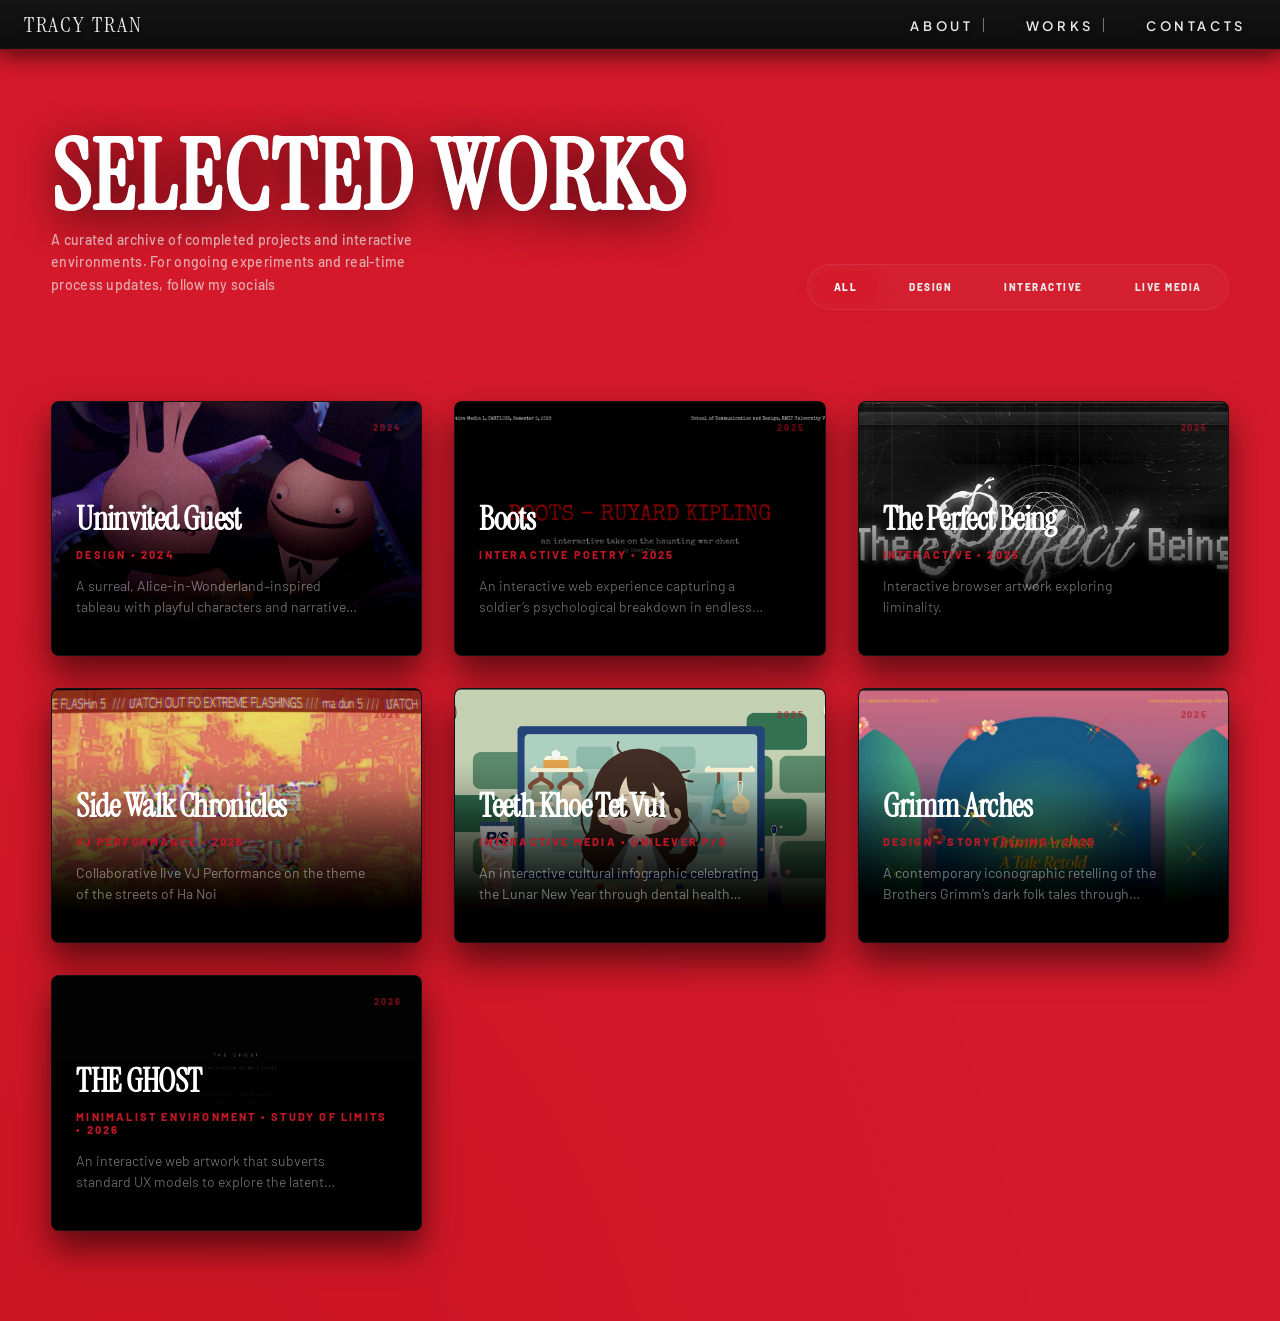
==== works.html @ 662bfe06 "Update works.html" ====
<!doctype html>
<html lang="en" class="theme-grunge">
  <head>
    <meta charset="utf-8" />
    <meta name="viewport" content="width=device-width, initial-scale=1" />
    <title>Works — Tracy Tran</title>

    <link rel="preconnect" href="https://fonts.googleapis.com" />
    <link rel="preconnect" href="https://fonts.gstatic.com" crossorigin />
    <link
      href="https://fonts.googleapis.com/css2?family=Barlow:wght@400;600;800&family=Instrument+Serif:ital@0;1&display=swap"
      rel="stylesheet"
    />
    <link
      href="https://fonts.googleapis.com/css2?family=Plus+Jakarta+Sans:wght@600&display=swap"
      rel="stylesheet"
    />

    <link rel="stylesheet" href="style.css" />
    <link rel="stylesheet" href="works_style.css" />

    <script src="works.js" defer></script>
  </head>
  <body>
    <nav class="nav" aria-label="Primary">
      <a class="nav__brand" href="index.html">Tracy Tran</a>
      <ul class="nav__links">
        <li><a href="index.html#home">About</a></li>
        <li><a href="works.html">Works</a></li>
        <li><a href="contacts.html">Contacts</a></li>
      </ul>
    </nav>

  <main class="wrap">
      <header class="head">
        <div>
          <h1 class="title">Selected Works</h1>
          <p style="
            font: 500 14px/1.6 'Barlow'; 
            color: var(--ash); 
            opacity: 0.7; 
            max-width: 400px; 
            margin-top: 10px;
            letter-spacing: 0.02em;
          ">
            A curated archive of completed projects and interactive environments. 
            For ongoing experiments and real-time process updates, follow my 
            socials
          </p>
        </div>
        
        <div class="filters" role="group" aria-label="Filter works">
          <button class="chip" data-filter="all" aria-pressed="true">
            All
          </button>
          <button class="chip" data-filter="design">Design</button>
          <button class="chip" data-filter="interactive">Interactive</button>
          <button class="chip" data-filter="live-media">Live Media</button>
        </div>
      </header>

      <section class="grid" id="grid" aria-live="polite">
        <article
          class="card"
          data-tags="design"
          data-title="Uninvited Guest"
          data-year="2024"
          data-hero="asset/s4112088_a3_IndividualWork.jpg"
        >
          <img
            class="card__img"
            src="asset/s4112088_a3_IndividualWork.jpg"
            alt="Uninvited Guest cover"
            loading="lazy"
          />
          <div class="card__ink"></div>
          <div class="card__scratches"></div>
          <a
            href="projects/uninvited-guest.html"
            aria-label="Open Uninvited Guest"
          ></a>
          <div class="label">
            <h3 class="label__t">Uninvited Guest</h3>
            <div class="label__m">Design • 2024</div>
            <p class="label__desc">
              A surreal, Alice-in-Wonderland–inspired tableau with playful
              characters and narrative visuals.
            </p>
          </div>

          <template class="card__desc-template">
             <p>
              This project explores fantastic creativity through the design of a
              surreal digital image. Inspired by the whimsical absurdity of
              Alice in Wonderland, the work combines playful character designs,
              unusual props, and narrative-driven visuals to blur the line
              between the ordinary and the extraordinary.
            </p>
            <p>
              Through a process of ideation, prototyping, key preference
              studies, and testing, the project developed into a narrative
              tableau where strange guests disrupt the familiar. Characters like
              the stitched rabbit figures and animated objects embody curiosity,
              chaos, and unexpected humor.
            </p>
            <p>
              The final outcome visualizes how imagination can turn the mundane
              into something fantastical, using digital art techniques to craft
              an immersive and theatrical atmosphere. Ultimately,
              <em>Uninvited Guest</em> demonstrates how design can transform
              abstract ideas into experiential storytelling that sparks wonder.
            </p>
            <!-- ===== PROCESS (Uninvited Guest) ===== -->
            <section
              class="process flow"
              id="process"
              aria-label="Uninvited Guest – Process"
            >
              <h2 class="sr-only">Process</h2>

              <img
                src="asset/uninvited-guest_01.jpg"
                alt="Early moodboard and rough thumbnails for Uninvited Guest"
                loading="lazy"
              />
              <p class="process__blurb">
                Kicked off with moodboards and quick thumbnails to lock tone:
                whimsical, surreal, and a little unsettling.
              </p>

              <img
                src="asset/uninvited-guest_02.jpg"
                alt="Refined sketches and layout explorations"
                loading="lazy"
              />
              <p class="process__blurb">
                Refined composition and character placement to balance focal
                points and narrative flow.
              </p>

              <img
                src="asset/uninvited-guest_03.jpg"
                alt="Prop and character studies with color notes"
                loading="lazy"
              />
              <p class="process__blurb">
                Developed props and characters; tested color accents that guide
                the eye without flattening depth.
              </p>

              <img
                src="asset/uninvited-guest_04.jpg"
                alt="Lighting and material tests"
                loading="lazy"
              />
              <p class="process__blurb">
                Iterated on lighting to push contrast and silhouette
                readability; tuned materials for story texture.
              </p>

              <img
                src="asset/uninvited-guest_05.jpg"
                alt="Blocking and staging passes"
                loading="lazy"
              />
              <p class="process__blurb">
                Blocked the scene, adjusted staging for a clearer entrance path
                for the ‘uninvited’ elements.
              </p>

              <img
                src="asset/uninvited-guest_06.jpg"
                alt="Final composite with polish"
                loading="lazy"
              />
              <p class="process__blurb">
                Final composite: added micro-contrast, edge control, and subtle
                VFX to tie the tableau together.
              </p>
            </section>
          </template>
        </article>
        <article
          class="card"
          data-tags="interactive"
          data-title="Boots"
          data-year="2025"
          data-hero="asset/bootscover.png"
        >
          <img
            class="card__img"
            src="asset/bootscover.png"
            alt="Boots cover"
            loading="lazy"
          />
          <div class="card__ink"></div>
          <div class="card__scratches"></div>
          <a href="projects/poster-microsite.html" aria-label="Open Boots"></a>
          <div class="label">
            <h3 class="label__t">Boots</h3>
            <div class="label__m">Interactive Poetry • 2025</div>
            <p class="label__desc">
              An interactive web experience capturing a soldier’s psychological
              breakdown in endless marching.
            </p>
          </div>

          <template class="card__desc-template">
            <p>
              “Boots” is an interactive web experience inspired by Rudyard
              Kipling’s relentless war chant. The narrative shifts from steady,
              regimented order to disjointed fragments, concluding in an
              uncertain, looping state.
            </p>
            <p>
              Visual bootprints appear at timed intervals or fade subtly with
              each scroll “step,” mirroring the poem’s rhythm and the soldier’s
              mental spiral.
            </p>

            <video
              controls
              playsinline
              style="
                width: 100%;
                border-radius: 12px;
                margin-top: 1rem;
                background: #000;
              "
            >
              <source
                src="asset/Demo-A1-s4112088-tran-khanh-chi.MOV"
                type="video/mp4"
              />
              <source
                src="asset/Demo-A1-s4112088-tran-khanh-chi.MOV"
                type="video/quicktime"
              />
            </video>

            <section
              class="process flow"
              style="
                margin-top: 2rem;
                display: flex;
                flex-direction: column;
                gap: 1rem;
              "
            >
              <img
                src="asset/boots_03.jpg"
                alt="Interaction Prototyping"
                loading="lazy"
                style="width: 100%; border-radius: 8px"
              />
              <p style="font-size: 13px; opacity: 0.8">
                Scroll-based prototypes where bootprints emerge at timed
                intervals.
              </p>
            </section>
            <div
              style="
                margin: 1.5rem 0;
                border-top: 1px dashed var(--blood-dark);
                padding-top: 1rem;
              "
            >
            <div
              style="
                display: inline-block;
                padding: 10px 18px;
                border: 1px solid var(--blood);
                color: var(--ash);
                text-decoration: none;
                font: 800 11px &quot;Barlow&quot;;
                text-transform: uppercase;
                letter-spacing: 0.15em;
              "
            >
              <a
                href="https://drive.google.com/file/d/1YW60FoYhQg6YppTGXJwrJIS-eORbr_43/view?usp=sharing"
                target="_blank"
                class="doc-link"
                >View Full Process Documentation →</a
              >
            </div>
          </template>
        </article>

        <article
          class="card"
          data-tags="interactive"
          data-title="The Perfect Being"
          data-year="2025"
          data-hero="asset/tpb_main.png"
        >
          <img
            class="card__img"
            src="asset/tpb_main.png"
            alt="The Perfect Being"
            loading="lazy"
          />
          <div class="card__ink"></div>
          <div class="card__scratches"></div>
          <a href="projects/tpb.html"></a>
          <div class="label">
            <h3 class="label__t">The Perfect Being</h3>
            <div class="label__m">Interactive • 2025</div>
            <p class="label__desc">
              Interactive browser artwork exploring liminality.
            </p>
          </div>
          <template class="card__desc-template">
            <p>
              The Perfect Being (TPB) is a browser-based interactive artwork
              built with HTML, CSS, and JavaScript that unfolds in three acts,
              guided by a single idea: liminality. The piece lives in thresholds
              where things are not yet fixed. Visitors arrive on a faux desktop
              and enter short lab trials that promise Beauty, Power, and
              Survival; completing them unlocks a final capture attempt where
              the system tries to merge everything into a perfect form, fails,
              and shuts down. Real-time Three.js particle visuals pair with a
              code-driven sound engine running entirely in the browser via Web
              Audio and p5.sound. Audio is synthesized on the fly with
              oscillators, filtered noise, a master and sfx bus, light ducking,
              and an intensity control that follows what is happening on screen.
              The interface, particles, and sound move together as a live
              research terminal, keeping the user inside that in-between space
              where meaning is still forming.
            </p>
            <video controls playsinline style="width: 100%; border-radius: 8px">
              <source src="asset/demo_video.mp4" type="video/mp4" />
            </video>
           <div
      style="
        margin: 1.5rem 0;
        border-top: 1px dashed var(--blood-dark);
        padding-top: 1.5rem;
        display: flex;
        flex-wrap: wrap;
        gap: 12px;
      "
    >
      <a
        href="https://zkswlyj-tc.github.io/The-Perfect-Being-/"
        target="_blank"
        class="doc-link"
        style="
          display: inline-block;
          padding: 10px 18px;
          background: var(--blood);
          border: 1px solid var(--blood);
          color: #fff;
          text-decoration: none;
          font: 800 11px 'Barlow';
          text-transform: uppercase;
          letter-spacing: 0.15em;
          transition: 0.3s ease;
        "
      >
        Enter Experiment →
      </a>

      <a
        href="https://drive.google.com/file/d/1fGQiGWXYpK0XYJH0L8dLOKvf-B2UXvoc/view?usp=sharing"
        target="_blank"
        class="doc-link"
        style="
          display: inline-block;
          padding: 10px 18px;
          border: 1px solid var(--blood);
          color: var(--ash);
          text-decoration: none;
          font: 800 11px 'Barlow';
          text-transform: uppercase;
          letter-spacing: 0.15em;
          transition: 0.3s ease;
        "
      >
        Process Documentation
      </a>
    </div>
          </template>
        </article>
        <article
          class="card"
          data-tags="live-media, interactive"
          data-title="Side Walk Chronicles"
          data-year="2026"
          data-hero="asset/vj.png"
        >
          <img
            class="card__img"
            src="asset/vj.png"
            alt="Side Walk Chronicles"
            loading="lazy"
          />
          <div class="card__ink"></div>
          <div class="card__scratches"></div>
          <a href="projects/sc.html"></a>
          <div class="label">
            <h3 class="label__t">Side Walk Chronicles</h3>
            <div class="label__m">VJ Performance • 2026</div>
            <p class="label__desc">
              Collaborative live VJ Performance on the theme of the streets of
              Ha Noi
            </p>
            <template class="card__desc-template">
              <p>
                "Side Walk Chronicles" (or in Vietnamese, "Vỉa Hè Ký Sự")
                explores the messy and beautiful soul of Vietnamese street life
                by taking it apart piece by piece. We are not simply trying to
                recreate a 3D street scene. Instead, we are isolating the
                everyday objects we usually ignore, like the humble red plastic
                stool or the chaotic web of power lines, and turning them into
                living digital art pieces. This philosophy drives the design to
                prioritize raw feeling over digital perfection. The visuals use
                the faded yellows, rusty oranges, and dirty concrete textures of
                Hanoi to evoke a sense of history and familiarity. It also
                dictates the physics of the experience. The heavy sag of the
                wires and the chaotic scattering of the stools are programmed to
                feel real and tactile. By stripping away the background context,
                the design forces us to interact intimately with the organized
                chaos that defines our daily lives.
              </p>
              <video
                controls
                playsinline
                style="width: 100%; border-radius: 8px"
              >
                <source src="asset/vj_perf.mp4" type="video/mp4" />
              </video>
              <div
              style="
                margin: 1.5rem 0;
                border-top: 1px dashed var(--blood-dark);
                padding-top: 1rem;
              "
            >
              <div
                style="
                  display: inline-block;
                  padding: 10px 18px;
                  border: 1px solid var(--blood);
                  color: var(--ash);
                  text-decoration: none;
                  font: 800 11px &quot;Barlow&quot;;
                  text-transform: uppercase;
                  letter-spacing: 0.15em;
                "
              >
                <a
                  href="https://drive.google.com/file/d/1wpYgCfRQUx97etf3ta3wFkOxGmesTb0I/view?usp=sharing"
                  target="_blank"
                  class="doc-link"
                  >View Full Process Documentation →</a
                >
              </div>
            </template>
          </div>
        </article>
        <article
          class="card"
          data-tags="interactive, design"
          data-title="Teeth Khoe Tet Vui"
          data-year="2025"
          data-hero="asset/infographic.png"
        >
          <img
            class="card__img"
            src="asset/infographic.png"
            alt="Teeth Khoe Tet Vui Infographic"
            loading="lazy"
          />
          <div class="card__ink"></div>
          <div class="card__scratches"></div>
          <a
            href="projects/unilever-ps.html"
            aria-label="Open Teeth Khoe Tet Vui"
          ></a>
          <div class="label">
            <h3 class="label__t">Teeth Khoe Tet Vui</h3>
            <div class="label__m">Interactive Media • Unilever P/S</div>
            <p class="label__desc">
              An interactive cultural infographic celebrating the Lunar New Year
              through dental health awareness.
            </p>
          </div>

          <template class="card__desc-template">
            <p>
              Developed for <strong>Unilever P/S</strong>, "Teeth Khoe Tet Vui"
              is an interactive digital experience designed to educate families
              on dental hygiene during the Lunar New Year (Tet).
            </p>
            <p>
              The infographic utilizes scroll-triggered animations and gamified
              elements to guide users through traditional Tet foods and their
              impact on oral health, turning routine health advice into an
              engaging cultural narrative.
            </p>

            <video
              controls
              playsinline
              style="
                width: 100%;
                border-radius: 12px;
                margin-top: 1rem;
                background: #0b0b0b;
              "
            >
              <source src="asset/A2_Group_06_Showreel.mp4" type="video/mp4" />
              Your browser does not support the video tag.
            </video>

            <div
              style="
                margin: 1.5rem 0;
                border-top: 1px dashed var(--blood-dark);
                padding-top: 1rem;
              "
            >
              <a
                href="https://drive.google.com/drive/folders/1FKxBhMnUvRUAlo4rL0S99lEyAqK748RN?usp=sharing"
                target="_blank"
                class="doc-link"
                style="
                  display: inline-block;
                  padding: 10px 18px;
                  border: 1px solid var(--blood);
                  color: var(--ash);
                  text-decoration: none;
                  font: 800 11px &quot;Barlow&quot;;
                  text-transform: uppercase;
                  letter-spacing: 0.15em;
                "
              >
                View Full Brand Presentation & Documentation →
              </a>
            </div>
          </template>
        </article>
        <article
          class="card"
          data-tags="design, writing"
          data-title="Grimm Arches"
          data-year="2025"
          data-hero="asset/icon.png"
        >
          <img
            class="card__img"
            src="asset/icon.png"
            alt="Grimm Arches Iconography"
            loading="lazy"
          />
          <div class="card__ink"></div>
          <div class="card__scratches"></div>
          <a
            href="projects/grimm-arches.html"
            aria-label="Open Grimm Arches"
          ></a>
          <div class="label">
            <h3 class="label__t">Grimm Arches</h3>
            <div class="label__m">Design • Storytelling • 2025</div>
            <p class="label__desc">
              A contemporary iconographic retelling of the Brothers Grimm’s dark
              folk tales through minimalist geometry.
            </p>
          </div>

          <template class="card__desc-template">
            <p>
              <em>Grimm Arches: A Tale Retold</em> is a visual exploration of
              folk-horror through minimalist iconography. The project involved
              distilling the dark, often visceral narratives of the Brothers
              Grimm into a cohesive set of symbols.
            </p>
            <p>
              By using a restricted geometric language—the "Arches"— our group
              created a visual constraint that mirrors the recurring motifs
              found in Germanic folklore: the forest, the hearth, and the
              shadow. Each icon acts as a modular "word" in a larger, wordless
              story.
            </p>

            <div
              style="
                display: grid;
                grid-template-columns: repeat(3, 1fr);
                gap: 10px;
                margin-top: 1.5rem;
              "
            >
              <img
                src="asset/icons.png"
                alt="Icon 1"
                style="width: 100%; border-radius: 4px; border: 1px solid #333"
              />
              <img
                src="asset/icons1.png"
                alt="Icon 2"
                style="width: 100%; border-radius: 4px; border: 1px solid #333"
              />
              <img
                src="asset/icons2.png"
                alt="Icon 3"
                style="width: 100%; border-radius: 4px; border: 1px solid #333"
              />
            </div>

            <div
              style="
                margin: 1.5rem 0;
                border-top: 1px dashed var(--blood-dark);
                padding-top: 1rem;
              "
            >
              <a
                href="https://drive.google.com/file/d/1_MSbBK3Z-abklb9kB4ANISL6EwofdrH-/view?usp=sharing"
                target="_blank"
                class="doc-link"
                style="
                  display: inline-block;
                  padding: 10px 18px;
                  border: 1px solid var(--blood);
                  color: var(--ash);
                  text-decoration: none;
                  font: 800 11px &quot;Barlow&quot;;
                  text-transform: uppercase;
                  letter-spacing: 0.15em;
                "
              >
                View Full Documentation →
              </a>
            </div>
          </template>
        </article>
        <article
  class="card"
  data-tags="interactive, study-of-limits"
  data-title="THE GHOST"
  data-year="2026"
  data-hero="asset/theghost.png"
>
  <img
    class="card__img"
    src="asset/theghost.png"
    alt="THE GHOST: Minimalist digital environment"
    loading="lazy"
  />
  <div class="card__ink"></div>
  <div class="card__scratches"></div>
  <a href="projects/the-ghost.html" aria-label="Open THE GHOST"></a>
  <div class="label">
    <h3 class="label__t">THE GHOST</h3>
    <div class="label__m">Minimalist Environment • Study of Limits  • 2026</div>
    <p class="label__desc">
      An interactive web artwork that subverts standard UX models to explore the latent fragility of digital structures.
    </p>
  </div>

  <template class="card__desc-template">
    <p>
      <em>THE GHOST</em> is a browser-based investigation into user-non-centric design. In standard interactive systems, the environment bends to the user's will. Here, the relationship is inverted: the system acts independently, exploring its own boundaries, and the user’s input acts as a minor disturbance rather than a command.
    </p>
    <p>
      This work functions as a performance. The code simulates a slow, repetitive "decay." Visual elements—frail, flickering lines or dissolving shapes—slowly break down based on logic derived from <strong>the study of limits</strong>. The environment does not serve the user; it tolerates them, existing on the threshold of collapse.
    </p>

   
    <video
      controls
      playsinline
      loop
      style="width: 100%; border-radius: 8px; background: #000; filter: grayscale(1);"
    >
      <source src="asset/THE GHOST_DEMO.mov" type="video/mp4" />
      Your browser does not support the video tag.
    </video>
     <div
      style="
        margin: 1.5rem 0;
        border-top: 1px dashed var(--blood-dark);
        padding-top: 1.5rem;
        display: flex;
        flex-wrap: wrap;
        gap: 12px;
      "
    >
      <a
        href="https://zkswlyj-tc.github.io/THE-GHOST/"
        target="_blank"
        class="doc-link"
        style="
          display: inline-block;
          padding: 10px 18px;
          background: var(--blood);
          border: 1px solid var(--blood);
          color: #fff;
          text-decoration: none;
          font: 800 11px 'Barlow';
          text-transform: uppercase;
          letter-spacing: 0.15em;
          transition: 0.3s ease;
        "
      >
        Access Experiment →
      </a>

      <a
        href="https://drive.google.com/file/d/1fso8bhNTpPtQe_dE96Pau9uQFTQ-zZvQ/view?usp=sharing"
        target="_blank"
        class="doc-link"
        style="
          display: inline-block;
          padding: 10px 18px;
          border: 1px solid var(--blood);
          color: var(--ash);
          text-decoration: none;
          font: 800 11px 'Barlow';
          text-transform: uppercase;
          letter-spacing: 0.15em;
          transition: 0.3s ease;
        "
      >
        View Research & Process
      </a>
    </div>

  </template>
</article>
      </section>
    </main>

    <dialog class="work" id="workModal">
      <button class="work__close" data-close>Close</button>
      <img class="work__hero" id="workHero" alt="" />
      <div class="work__body">
        <div class="work__meta" id="workMeta"></div>
        <h2 class="work__h" id="workTitle"></h2>
        <div class="work__desc" id="workDesc"></div>
      </div>
    </dialog>
  </body>
</html>
---- style.css ----
:root {
--cream: #f3efe6;   /* Adjust to your exact vintage cream color */
  --ink: #E9E9E9;
  --xp-shift: -14vh;
  --cherry: #C3272E;
  --deep-red: #d3192a;  --spot-core: 14vmin;
  --spot-hole: 34vmin;
  --veil-alpha: .94;
  --xp-width: min(1200px, 92vw);
  --xp-cards-w: min(980px, 96vw);
  --xp-card-w: clamp(160px, 22vw, 260px);
  --xp-card-r: 16px;
  --xp-shadow: 0 18px 28px rgba(0,0,0,.55);
  --blood: #D3192A;
  --blood-dark: #8A0F19;
  --soot: #0B0B0B;
  --ash: #E9E9E9;
  --panel: #121212;
  --stroke: #2a2a2a;
}
/* add to <body> to enable: <body class="theme-grunge"> */
.theme-grunge {
  --cream: var(--blood);    /* body bg becomes red */
  --deep-red: var(--blood);
  --cherry: var(--blood-dark);
}

/* -------- Body & grain -------- */
.theme-grunge html, 
.theme-grunge body{
  background: var(--blood);
  background-image:
    radial-gradient(ellipse at 60% -20%, rgba(255,255,255,.05), transparent 50%),
    radial-gradient(ellipse at 10% 120%, rgba(0,0,0,.25), transparent 60%),
    url('asset/texture1.svg');
  background-size: cover, cover, 750px;
  background-blend-mode: multiply, soft-light, multiply;
  color: var(--ash);
}
.theme-grunge body::before{
  content:"";
  position:fixed; inset:0; pointer-events:none; z-index:1;
  background-image: url("data:image/svg+xml,%3Csvg xmlns='http://www.w3.org/2000/svg' width='160' height='160'%3E%3Cfilter id='n'%3E%3CfeTurbulence baseFrequency='0.8' numOctaves='2' seed='7'/%3E%3CfeColorMatrix type='saturate' values='0'/%3E%3C/feGaussianBlur%3E%3C/filter%3E%3Crect width='100%25' height='100%25' filter='url(%23n)' opacity='.06'/%3E%3C/svg%3E");
  mix-blend-mode:multiply;
}


/* Base */
*{ box-sizing:border-box }
html, body { 
  min-height: 100%; 
  margin: 0; 
  background: var(--cream); 
  background-image: url('asset/texture1.svg');
  background-size: cover;
  background-blend-mode:multiply;
}

/* Stage */
#stage{
  position: relative;
  min-height: 100vh;
  display: grid;
  justify-items: center;  /* keep horizontal centering */
  align-items: start;     /* let content stack downward */
  grid-auto-flow: row;
  grid-auto-rows: min-content;

  isolation: isolate;
}

/* Blackout veil with transparent spotlight */
#stage::after{
  content:""; 
  position:fixed;            
  inset:0; 
  z-index:9; 
  pointer-events:none;
  background:
    radial-gradient(circle var(--spot-hole) at var(--spot-x) var(--spot-y),
      rgba(0,0,0,0) 0 60%,
      rgba(0,0,0,calc(var(--veil-alpha)*.65)) 78%,
      rgba(0,0,0,var(--veil-alpha)) 100%);
}

.glow{
  position:fixed; 
  inset:0; 
  z-index:10; 
  pointer-events:none;
  background:
    radial-gradient(circle var(--spot-core) at var(--spot-x) var(--spot-y),
      rgba(255,255,245,.9) 0%,
      rgba(255,255,230,.28) 55%,
      rgba(255,255,230,0) 100%);
  mix-blend-mode:screen;
}
/* Stage window */
#stack {
  position: relative;
  width: min(1200px, 92vw);
  margin: 0 auto;
  z-index: 1;
  min-height: 100vh;
}
#seats-back {
  position: absolute;
  left: 50%;
  top: 50%;
  transform: translate(-50%, -50%) translateY(60px);
  width: min(1100px, 90vw);
  z-index: 5;
  pointer-events: none;
}
#seats-front {
  position: absolute;
  left: 50%;
  top: 60%;
  transform: translate(-50%, -50%) translateY(200px);
  width: min(460px, 42vw);
  z-index: 8;
  pointer-events: none;
}


/* Title — fixed so it remains while you scroll */
#title{ position:fixed; left:50%; top:55%; transform:translate(-50%,-50%); width:clamp(260px,34vw,520px); height:auto; z-index:6; pointer-events:none;}


#byword{ 
  position:absolute; 
  top:45%; 
  left:26%; 
  transform:translate(-50%,-50%); 
  width:clamp(60px,9vw,120px); 
  z-index:6; 
  pointer-events:none; }


/* Default: spotlight veil + glow visible */
#stage::after,
.glow {
  transition: opacity 0.8s ease-in-out; /* smooth fade */
  opacity: 1;
}

/* When lights are on */
body.light-on #stage::after,
body.light-on .glow {
  opacity: 0;     /* veil disappears, page revealed */
  pointer-events: none;
}



/* nav */
.nav{
  position: fixed;
  top: 0; left: 0; right: 0;
  z-index: 12;
  display: flex;
  align-items: center;
  justify-content: space-between;
  padding: 10px 24px;

  background: rgba(15, 15, 15, 0.65);   /* semi-transparent black overlay */
  backdrop-filter: blur(4px) saturate(120%);
}
.nav__brand{
  font-family: "Instrument Serif", serif;
  font-size: 22px;
  letter-spacing: .05em;
  color: var(--cream);
  text-decoration: none;
  text-shadow: 0 1px 0 rgba(0,0,0,.4), 0 0 6px rgba(0,0,0,.25);
}
.nav__links{
  display: flex;
  gap: 32px;
  list-style: none;
  margin: 0;
  padding: 0;
}
.nav__links li{
  position: relative;
  padding: 0 10px;
}
/* separator lines between items */
.nav__links li:not(:last-child)::after{
  content:"";
  position:absolute;
  right:0; top:50%;
  transform:translateY(-50%);
  width:1px; height:14px;
  background: rgba(243,239,230,.45);
}
.nav__links a{
  font-family: "Plus Jakarta Sans", ui-sans-serif, sans-serif;
  font-weight: 600;
  font-size: 13px;
  color: var(--cream);
  text-decoration: none;
  text-transform: uppercase;
  letter-spacing: .22em;

  /* vintage subtle glow */
  text-shadow: 0 0 6px rgba(0,0,0,.35);
  transition: color .3s ease, text-shadow .3s ease;
}
.nav__links a::after {
  content: "";
  position: absolute;
  left: 0;
  bottom: -2px;
  width: 100%;
  height: 2px;
  background: var(--deep-red);   /* richer than cream */
  transform: scaleX(0);
  transform-origin: right;
  transition: transform 0.35s ease;
}
.nav__links a:hover::after {
  transform: scaleX(1);
  transform-origin: left;
}




/* Folio Quest  */
.quest-poster{
  position: relative;
  top: 37vh;   /* lower than before (was 20vh) */
  left: 10vw;
  width: min(420px, 30vw);  /* smaller (was 540px / 38vw) */
  margin-left: calc((100vw - min(1200px, 92vw)) / 2);
  filter: drop-shadow(0 10px 20px rgba(0,0,0,.25));
  transform-origin: left center;
  animation: quest-float 7s ease-in-out infinite alternate,
             quest-wobble 11s ease-in-out infinite alternate,
             sketchy-outline 1.8s steps(8) infinite;

 
}
/* Home Section */
#home {
  position: relative;
  min-height: 100vh;
  display: flex;
  align-items: center;
  justify-content: center;
  padding: 4rem 2rem;
  overflow: hidden; /* let cards peek */
}

/* Intro content stays centered */
.intro-row {
  position: relative;
  z-index: 2;
  max-width: 720px;
  text-align: center;
}

#profile img {
  max-width: 240px;
  margin: 0 auto 1.5rem;
  display: block;
  border-radius: 12px;
}




/* Intro text: centered under Tracy */
#intro-text{
  position:relative;
  margin-top:68vh;                  /* anchor under the fixed title */
  max-width:640px; margin-inline:auto;
  font-family:"Instrument Serif", Georgia, serif;
  font-size:clamp(17px,2.1vw,21px); line-height:1.65;
  color:var(--deep-red); text-align:center; letter-spacing:.015em;
  text-shadow:0 1px 0 rgba(255,245,230,.5), 0 2px 2px rgba(0,0,0,.18);
  z-index:6; padding:0 1.2rem;
}

/* Section & stage */
#expertise{
  position:relative; z-index:7; min-height:120vh;
  display:grid; place-items:center;
  padding-top: calc(var(--nav-h,72px) + 6vh);
}
.xp-stage{
  width:var(--xp-width); margin:0 auto;
  display:grid; grid-auto-rows:min-content; justify-items:center;
  gap:clamp(10px,2.4vw,22px);
}

/* Headline + cue (unchanged, trimmed) */
.xp-hero{
  font-family:"Instrument Serif",serif; font-weight:800;
  font-size:clamp(38px,9vw,120px); line-height:.9;
  letter-spacing:var(--xp-tracking,.02em); text-align:center;
  background:linear-gradient(120deg,#fff,#f1f1f1 35%,#c9c9c9 60%,#fff);
  -webkit-background-clip:text; background-clip:text; color:transparent;
  text-shadow:0 6px 22px rgba(0,0,0,.35);
  pointer-events:none;
}
.xp-hero .word{ display:inline-block; padding-inline:.04em; }
.xp-hero .char{ display:inline-block; }

.xp-cue{
  font-family:"Instrument Serif",serif;
  font-size:clamp(16px,2.2vw,28px); color:#eee; text-align:center;
  margin:.6rem 0 1.6rem; position:relative;
}
.xp-cue span{
  background:linear-gradient(currentColor 0 0) left bottom/var(--u,0%) 2px no-repeat;
  transition:background-size .2s linear;
}
.xp-cue::after{
  content:"↓"; 
  position:absolute; 
  left:50%; 
  transform:translateX(-50%);
  bottom:-1.4rem; 
  font:600 14px/1 "Plus Jakarta Sans",ui-sans-serif,sans-serif;
  opacity:var(--cue-arrow,.25);
}

/* Card stage */
.xp-cards{
  width:var(--xp-cards-w);
  height:clamp(300px,46vw,440px);
  position:relative; display:grid; place-items:center;
}

/* Each card baseline + polish */
.xp-card{
  position:absolute; top:50%; left:50%;
  width:var(--xp-card-w); aspect-ratio:5/7; margin:0;
  transform-origin:50% 50%;
  border-radius:var(--xp-card-r); overflow:hidden;
  opacity:0; /* GSAP fades */
  filter: drop-shadow(var(--xp-shadow));
  will-change: transform, opacity;
}

/* Inner surface with frame + vignette using pseudo elements */
.xp-card__inner{
  position:absolute; inset:0; border-radius:inherit;
  background: var(--xp-card-bg);
  box-shadow:
    inset 0 0 0 1px var(--xp-stroke),
    inset 0 -26px 44px rgba(0,0,0,.45);
}

/* Thin rounded frame */
.xp-card__inner::before{
  content:""; position:absolute; inset:10px; border-radius:calc(var(--xp-card-r) - 6px);
  box-shadow: inset 0 0 0 2px var(--xp-frame);
  pointer-events:none;
}

.xp-card__inner::after{
  content:""; position:absolute; inset:0; border-radius:inherit;
  background: radial-gradient(120% 120% at 50% 40%, rgba(0,0,0,0) 0 40%, rgba(0,0,0,.28) 78%, rgba(0,0,0,.45) 100%);
  mix-blend-mode: multiply; pointer-events:none;
}

.xp-face{
  width:100%; height:100%; display:block; border-radius:inherit;
  object-fit: cover;  /* PNG/JPG fill edge-to-edge */
  user-select:none; -webkit-user-drag:none; pointer-events:none;
}
.xp-face[src$=".svg"]{
  object-fit: contain; background:#000; /* hides letterbox on SVGs */
}




/* -------- Nav -------- */
.theme-grunge .nav{
  background: linear-gradient(180deg, #151515, #0c0c0c);
  border-bottom: 2px solid var(--blood-dark);
  box-shadow: 0 6px 20px rgba(0,0,0,.55), inset 0 -1px 0 rgba(255,255,255,.03);
}
.theme-grunge .nav__brand{
  color: var(--ash);
  text-transform: uppercase;
  letter-spacing: .1em;
}
.theme-grunge .nav__links a{
  color: var(--ash);
  letter-spacing: .28em;
}
.theme-grunge .nav__links a::after{
  height: 3px;
  background: linear-gradient(90deg, var(--blood-dark), var(--blood));
  transform-origin:left;
}
.theme-grunge .nav__links a:hover{ text-shadow: 0 0 10px rgba(211,25,42,.45); }

/* -------- Stage bits -------- */
.theme-grunge #stage::after{ 
  /* spotlight still works—make veil a little harsher on red */
  background:
    radial-gradient(circle var(--spot-hole) at var(--spot-x) var(--spot-y),
      rgba(0,0,0,0) 0 62%,
      rgba(0,0,0,.65) 78%,
      rgba(0,0,0,.92) 100%);
}

/* Fixed title and byword pop on red */
.theme-grunge #title{ 
  filter: drop-shadow(0 10px 18px rgba(0,0,0,.55)) contrast(1.1); }
.theme-grunge #byword{ 
  filter: drop-shadow(0 6px 10px rgba(0,0,0,.4)); }

/* -------- Intro text -------- */
.theme-grunge #intro-text{
  color: var(--ash);
  text-shadow: 0 1px 0 rgba(0,0,0,.3), 0 3px 8px rgba(0,0,0,.45);
}

/* -------- Loader in theme -------- */
.theme-grunge .loader{
  background: radial-gradient(120vw 120vw at 50% 0, #1a1a1a 0 50%, #0a0a0a 100%);
  border-bottom: 4px solid var(--blood-dark);
}
.theme-grunge .loader__dice{
  filter: drop-shadow(0 8px 16px rgba(0,0,0,.7));
}

/* -------- Grunge utilities you can sprinkle anywhere -------- */
.grunge-border{
  position:relative; background:var(--panel); color:var(--ash);
  box-shadow:
    inset 0 0 0 2px var(--blood-dark),
    0 10px 30px rgba(0,0,0,.6);
}
.grunge-border::after{
  content:""; position:absolute; inset:-6px;
  background:
    repeating-linear-gradient(135deg, rgba(255,255,255,.04) 0 4px, transparent 4px 10px);
  mix-blend-mode:overlay; pointer-events:none;
}
.scrape-underline{
  background-image: linear-gradient(var(--blood) 0 0);
  background-position: 0 100%; background-size: 100% 3px; background-repeat:no-repeat;
  text-shadow: 0 0 8px rgba(211,25,42,.35);
}
/* make headline render in 2D so antialiasing stays on */
.xp-hero{
  position: relative;
  transform: none !important;         /* ensure no transform */
  will-change: auto;                   /* avoid GPU text rasterization */
  text-rendering: optimizeLegibility;  /* better curves */
  -webkit-font-smoothing: antialiased; /* crisper on WebKit */
  -moz-osx-font-smoothing: grayscale;
}

/* override the gradient clip for the red/black theme */
.theme-grunge .xp-hero{
  background: none !important;
  color: #f7f7f7;                      /* high contrast on red */
  text-shadow: 0 1px 0 rgba(0,0,0,.35);/* subtle grounding, not fuzzy */
}


/* =======================================
   FIND-A-WORD + STICKERS (scoped)
   Namespace: .faw
   ======================================= */

.faw{
  --panel:#0f0f10; --panel-2:#0c0c0c; --rim:#2a2a2a;
  --ink:#f1f1f1; --muted:#b9b9b9;
  --blood:#c71c2b; --blood-deep:#6f0f17;
  --glow:0 18px 34px rgba(0,0,0,.55);
  width:min(1200px,92vw);
  margin:8vh auto 10vh;
  color:var(--ink);
  font-family:"Barlow",system-ui,-apple-system,sans-serif;
}

/* Shell */
.faw-wrap{
  background:linear-gradient(180deg,var(--panel),var(--panel-2));
  border:1px solid var(--rim);
  border-radius:18px;
  box-shadow:var(--glow), inset 0 0 0 1px rgba(255,255,255,.03);
  overflow:hidden;
}

/* Header */
.faw-head{ padding:20px 22px 8px; border-bottom:1px solid #181818; }
.faw-logo{
  margin:0;
  font:800 clamp(26px,5.6vw,54px)/.92 "Instrument Serif",serif;
  letter-spacing:.01em; color:#fff;
  text-shadow:0 10px 28px rgba(0,0,0,.45);
}
.faw-sub{
  margin:.2rem 0 0;
  font:700 12px/1 "IBM Plex Mono",ui-monospace,monospace;
  letter-spacing:.22em; text-transform:uppercase; color:#d9d9d9;
}

/* Layout */
.faw-body{
  display:grid; grid-template-columns:1.15fr .85fr;
  gap:clamp(18px,3vw,28px);
  padding:clamp(16px,2.6vw,28px);
}

/* ====== BOARD ====== */
.faw-board{
  position:relative;
  background:#0b0b0b; border:1px solid #1b1b1b;
  border-radius:16px; padding:clamp(12px,2.2vw,16px);
  box-shadow:inset 0 0 0 1px rgba(255,255,255,.02);
  /* important for dragging bounds of polaroids that should stay on top */
  overflow:visible;
}

/* Grid of letters (10x10) */
.faw .grid{
  --size:10;
  display:grid; grid-template-columns:repeat(var(--size),1fr);
  gap:10px;
  -webkit-user-select:none; user-select:none;
}
.faw .grid span{
  display:grid; place-items:center;
  width:clamp(30px,6vw,54px); height:clamp(30px,6vw,54px);
  color:#ddd;
  background:radial-gradient(110% 130% at 30% 20%,#141414 0 55%,#0d0d0d 55% 100%);
  border:1px solid #222; border-radius:10px;
  box-shadow:inset 0 0 0 1px rgba(255,255,255,.03);
  font:800 clamp(14px,3.5vw,20px)/1 "Instrument Serif",serif;
  letter-spacing:.08em;
}
.faw .grid span.hot{ color:#fff; text-shadow:0 0 16px rgba(199,28,43,.48) }

/* Red “marker” rings (SVG overlay) — hidden until JS toggles .on */
.faw .marks{
  position:absolute; inset:clamp(12px,2.2vw,16px);
  pointer-events:none; z-index:2;
}
.faw .marks .ring{
  fill:none; stroke:rgba(199,28,43,.92); stroke-width:1; stroke-linecap:round;
  filter:drop-shadow(0 0.4px 0 rgba(0,0,0,.75)) drop-shadow(0 6px 8px rgba(199,28,43,.2));
  opacity:0; transition:opacity .15s ease;
}
.faw .marks .ring.on{ opacity:1 }

/* ====== “STICKERS” — POLAROIDS (draggable visuals on the board) ====== */
.faw .polaroid{
  position:absolute; z-index:3; /* above rings/letters */
  width:clamp(80px,20vw,130px); aspect-ratio:3/4;
  background:#fff; border-radius:10px;
  box-shadow:0 14px 24px rgba(0,0,0,.45);
  transform:translate(var(--px,0),var(--py,0)) rotate(var(--rot,-6deg));
  -webkit-user-drag:none; user-select:none; cursor:grab;
}
.faw .polaroid img{ width:100%; height:100%; object-fit:cover; display:block; border-radius:8px; }
.faw .polaroid::before{
  content:""; position:absolute; left:14px; top:-10px;
  width:54px; height:18px; background:#c33; border-radius:3px 3px 0 0;
  transform:rotate(-4deg); box-shadow:0 2px 6px rgba(0,0,0,.35);
}
.faw .polaroid.is-dragging{ cursor:grabbing; box-shadow:0 18px 32px rgba(0,0,0,.6) }
.faw .p1{ left:12%; bottom:8%; --rot:-7deg }
.faw .p2{ left:26%; bottom:6%; --rot: 4deg }

/* ====== NOTE / LIST / CHIPS ====== */
.faw .note{
  background:#0b0b0b; border:1px solid #1b1b1b; border-radius:16px;
  padding:clamp(14px,2.2vw,18px);
  box-shadow:inset 0 0 0 1px rgba(255,255,255,.02);
}
.faw .note-title{ margin:.2rem 0 1rem; font:800 clamp(18px,3.8vw,28px)/1 "Instrument Serif",serif }
.faw .list{ margin:0 0 12px 1rem; padding:0; list-style:disc; color:var(--muted) }
.faw .scribble{
  margin:.6rem 0 .6rem; color:var(--blood);
  font:700 clamp(14px,3.5vw,18px)/1.1 "Instrument Serif",serif; font-style:italic;
}

/* chips “canvas” — keeps chips inside */
.faw .chips-area{
  position:relative; height:180px;
  border:1px dashed var(--rim);
  border-radius:12px; background:#0d0d0d;
  overflow:hidden;   /* <— IMPORTANT: chips can’t escape */
}

/* draggable chips */
.faw .chip{
  position:absolute; top:0; left:0;
  transform:translate(var(--x,12px),var(--y,12px)) rotate(var(--r,-2deg));
  padding:8px 12px; border-radius:10px;
  border:1px solid #3a3a3a; background:linear-gradient(180deg,#1a1a1a,#0f0f0f);
  color:#f2f2f2; text-transform:uppercase;
  font:700 12px/1 "Barlow",system-ui; letter-spacing:.08em;
  box-shadow:0 10px 22px rgba(0,0,0,.45), inset 0 0 0 1px rgba(255,255,255,.03);
  -webkit-user-drag:none; user-select:none; cursor:grab; outline:none;
}
.faw .chip::before{
  content:""; position:absolute; left:10px; top:-8px;
  width:42px; height:14px; background:#c33; border-radius:3px 3px 0 0;
  transform:rotate(-6deg); box-shadow:0 2px 6px rgba(0,0,0,.35);
}
.faw .chip.is-dragging{ cursor:grabbing; box-shadow:0 12px 26px rgba(0,0,0,.55) }
.faw .chip:focus-visible{ outline:2px solid var(--blood); outline-offset:2px }


/* Glow effect for hovered word letters */
.faw .grid span.glow {
  color: #ff2222;
  text-shadow: 0 0 8px rgba(255,0,0,0.85),
               0 0 14px rgba(255,0,0,0.6);
}
/* Default grid letters */
#mini-faw .grid span {
  color: #ccc;
  font-weight: 600;
  letter-spacing: 0.05em;
  transition: color .2s ease, text-shadow .2s ease;
}

/* Word letters (always red + glow) */
#mini-faw .grid span.word {
  color: #c3272e;
  text-shadow: 0 0 6px #c3272e, 0 0 14px #8f1820;
}
/* =======================================
   CONTACTS PAGE
   ======================================= */
      main.contacts {
        min-height: 100svh;
        width: min(1200px, 92vw);
        margin: clamp(84px, 10svh, 120px) auto 8svh;
        display: grid;
        grid-template-columns: 1.1fr 0.9fr;
        gap: clamp(22px, 3vw, 40px);
        align-items: start;
      }
   


      .card {
        background: var(--panel);
        color: var(--ash);
        border: 2px solid var(--blood-dark);
        border-radius: 16px;
        box-shadow: 0 18px 34px rgba(0, 0, 0, 0.55),
          inset 0 0 0 1px rgba(255, 255, 255, 0.03);
        overflow: clip;
      }
      .card--halo {
        position: relative;
      }
      .card--halo::after {
        content: "";
        position: absolute;
        inset: -1px;
        pointer-events: none;
        background: repeating-linear-gradient(
          135deg,
          rgba(255, 255, 255, 0.025) 0 4px,
          transparent 4px 10px
        );
        mix-blend-mode: overlay;
      }

      .panel {
        padding: clamp(18px, 2.6vw, 28px);
      }

      .title {
        font: 800 clamp(28px, 6vw, 60px) / 0.95 "Instrument Serif", serif;
        margin: 0 0 0.5rem;
        background: linear-gradient(120deg, #fff, #d8d8d8, #fff);
        -webkit-background-clip: text;
        background-clip: text;
        color: transparent;
        text-shadow: 0 6px 22px rgba(0, 0, 0, 0.35);
        letter-spacing: 0.02em;
      }
      .subtitle {
        font: 600 13px/1.2 "IBM Plex Mono", ui-monospace;
        letter-spacing: 0.22em;
        text-transform: uppercase;
        color: #cfcfcf;
        margin: 0 0 1.2rem;
      }

      /* form */
      form.contact {
        display: grid;
        gap: 14px;
      }
      .row {
        display: grid;
        gap: 12px;
        grid-template-columns: 1fr 1fr;
      }
    


      label {
        display: block;
        font: 600 12px/1 "IBM Plex Mono", ui-monospace;
        letter-spacing: 0.18em;
        text-transform: uppercase;
        color: #cfcfcf;
        margin: 0 0 6px;
      }
      .field {
        position: relative;
        background: #0d0d0d;
        border: 1px solid #2a2a2a;
        border-radius: 12px;
        display: flex;
        align-items: center;
        transition: border-color 0.25s ease, box-shadow 0.25s ease;
      }
      .field:focus-within {
        border-color: var(--blood);
        box-shadow: 0 0 0 3px rgba(211, 25, 42, 0.22);
      }

      input,
      textarea {
        width: 100%;
        background: transparent;
        border: 0;
        outline: 0;
        color: var(--ash);
        font: 500 16px/1.3 "Barlow", system-ui;
        padding: 14px 14px;
      }
      textarea {
        resize: none;
        min-height: 140px;
      }

      .helpline {
        display: flex;
        justify-content: space-between;
        align-items: center;
        margin-top: 4px;
        gap: 10px;
        color: #bdbdbd;
        font: 600 12px/1 "IBM Plex Mono";
        letter-spacing: 0.08em;
      }
      .counter {
        opacity: 0.8;
      }
      .error {
        color: #ff9ea8;
        display: none;
      }
      .field.invalid {
        border-color: #ff4d58;
        box-shadow: 0 0 0 3px rgba(255, 77, 88, 0.22);
      }
      .field.invalid + .error {
        display: block;
      }

      .btn {
        appearance: none;
        border: 0;
        cursor: pointer;
        padding: 14px 18px;
        border-radius: 12px;
        background: linear-gradient(180deg, var(--blood), var(--blood-dark));
        color: #fff;
        font: 800 14px/1 "Barlow";
        letter-spacing: 0.16em;
        text-transform: uppercase;
        box-shadow: 0 10px 20px rgba(0, 0, 0, 0.45),
          0 0 0 1px rgba(255, 255, 255, 0.04) inset;
        transition: transform 0.12s ease, filter 0.2s ease;
      }
      .btn:hover {
        filter: brightness(1.05);
      }
      .btn:active {
        transform: translateY(1px);
      }
      .btn--ghost {
        background: transparent;
        color: var(--ash);
        border: 2px dashed var(--blood-dark);
      }

      /* right column */
      .contact-info {
        display: grid;
        gap: 16px;
      }

      .info-row {
        display: flex;
        align-items: center;
        gap: 14px;
        padding: 12px 14px;
        border-radius: 12px;
        background: #0e0e0e;
        border: 1px dashed #2a2a2a;
      }

      /* GRUNGE social chips */
      .socials {
        display: grid;
        grid-template-columns: repeat(3, 1fr);
        gap: 10px;
      }
      .socials a {
        text-decoration: none;
        text-align: center;
        padding: 14px 12px;
        border-radius: 12px;
        border: 1px dashed var(--blood-dark);
        background: radial-gradient(
            120px 40px at 30% 20%,
            rgba(255, 255, 255, 0.05),
            transparent 60%
          ),
          #0e0e0e;
        color: #e7e7e7;
        font: 800 12px/1 "Barlow";
        letter-spacing: 0.1em;
        text-transform: uppercase;
        position: relative;
        transition: transform 0.12s ease, border-color 0.2s ease,
          filter 0.2s ease;
      }
      .socials a::after {
        /* torn edge */
        content: "";
        position: absolute;
        inset: 0;
        pointer-events: none;
        background: repeating-linear-gradient(
          90deg,
          rgba(255, 255, 255, 0.04) 0 3px,
          transparent 3px 6px
        );
        mix-blend-mode: overlay;
        border-radius: 12px;
      }
      .socials a:hover {
        transform: translateY(-1px) rotate(-0.4deg);
        border-color: var(--blood);
        filter: contrast(1.1);
      }

      /* Replaces map with a promo band */
      .promo {
        margin-top: 6px;
        padding: 16px 14px;
        border-radius: 12px;
        border: 1px solid #2a2a2a;
        background: #0e0e0e;
      }
      .promo p {
        margin: 0;
        font: 600 12px/1.6 "IBM Plex Mono";
        letter-spacing: 0.08em;
        color: #bdbdbd;
      }
      .promo strong {
        color: #ffe6e9;
      }

      /* toast */
      .toast {
        position: fixed;
        left: 50%;
        top: 14px;
        transform: translateX(-50%) translateY(-20px);
        background: #101010;
        color: #eaeaea;
        border: 1px solid #2a2a2a;
        padding: 10px 14px;
        border-radius: 10px;
        z-index: 999;
        opacity: 0;
        pointer-events: none;
        transition: opacity 0.25s ease, transform 0.25s ease;
        box-shadow: 0 10px 20px rgba(0, 0, 0, 0.45);
      }
      .toast.show {
        opacity: 1;
        transform: translateX(-50%) translateY(0);
      }
      .process.flow { display: grid; gap: 1.25rem; }
.process img { width: 100%; height: auto; border-radius: 1rem; }
.process__blurb { margin: 0 0 0.25rem; line-height: 1.5; color: var(--text-muted, #bbb); }
.sr-only {
  position:absolute; width:1px; height:1px; padding:0; margin:-1px; overflow:hidden;
  clip:rect(0,0,0,0); white-space:nowrap; border:0;
}
  /* =======================================
   CONTACTS PAGE
   ======================================= */
      main.contacts {
        min-height: 100svh;
        width: min(1200px, 92vw);
        margin: clamp(84px, 10svh, 120px) auto 8svh;
        display: grid;
        grid-template-columns: 1.1fr 0.9fr;
        gap: clamp(22px, 3vw, 40px);
        align-items: start;
      }
      .card {
        background: var(--panel);
        color: var(--ash);
        border: 2px solid var(--blood-dark);
        border-radius: 16px;
        box-shadow: 0 18px 34px rgba(0, 0, 0, 0.55),
          inset 0 0 0 1px rgba(255, 255, 255, 0.03);
        overflow: clip;
      }
      .card--halo {
        position: relative;
      }
      .card--halo::after {
        content: "";
        position: absolute;
        inset: -1px;
        pointer-events: none;
        background: repeating-linear-gradient(
          135deg,
          rgba(255, 255, 255, 0.025) 0 4px,
          transparent 4px 10px
        );
        mix-blend-mode: overlay;
      }

      .panel {
        padding: clamp(18px, 2.6vw, 28px);
      }

      .title {
        font: 800 clamp(28px, 6vw, 60px) / 0.95 "Instrument Serif", serif;
        margin: 0 0 0.5rem;
        background: linear-gradient(120deg, #fff, #d8d8d8, #fff);
        -webkit-background-clip: text;
        background-clip: text;
        color: transparent;
        text-shadow: 0 6px 22px rgba(0, 0, 0, 0.35);
        letter-spacing: 0.02em;
      }
      .subtitle {
        font: 600 13px/1.2 "Plus Jakarta Sans", system-ui;
        letter-spacing: 0.22em;
        text-transform: uppercase;
        color: #cfcfcf;
        margin: 0 0 1.2rem;
      }

      /* form */
      form.contact {
        display: grid;
        gap: 14px;
      }
      .row {
        display: grid;
        gap: 12px;
        grid-template-columns: 1fr 1fr;
      }
     

      label {
        display: block;
        font: 600 12px/1 "Plus Jakarta Sans", system-ui;
        letter-spacing: 0.18em;
        text-transform: uppercase;
        color: #cfcfcf;
        margin: 0 0 6px;
      }
      .field {
        position: relative;
        background: #0d0d0d;
        border: 1px solid #2a2a2a;
        border-radius: 12px;
        display: flex;
        align-items: center;
        transition: border-color 0.25s ease, box-shadow 0.25s ease;
      }
      .field:focus-within {
        border-color: var(--blood);
        box-shadow: 0 0 0 3px rgba(211, 25, 42, 0.22);
      }

      input,
      textarea {
        width: 100%;
        background: transparent;
        border: 0;
        outline: 0;
        color: var(--ash);
        font: 500 16px/1.3 "Plus Jakarta Sans", system-ui;
        padding: 14px 14px;
      }
      textarea {
        resize: none;
        min-height: 140px;
      }

      .helpline {
        display: flex;
        justify-content: space-between;
        align-items: center;
        margin-top: 4px;
        gap: 10px;
        color: #bdbdbd;
        font: 600 12px/1 "Plus Jakarta Sans", system-ui;
        letter-spacing: 0.08em;
      }
      .counter {
        opacity: 0.8;
      }
      .error {
        color: #ff9ea8;
        display: none;
      }
      .field.invalid {
        border-color: #ff4d58;
        box-shadow: 0 0 0 3px rgba(255, 77, 88, 0.22);
      }
      .field.invalid + .error {
        display: block;
      }

      .btn {
        appearance: none;
        border: 0;
        cursor: pointer;
        padding: 14px 18px;
        border-radius: 12px;
        background: linear-gradient(180deg, var(--blood), var(--blood-dark));
        color: #fff;
        font: 800 14px/1 "Plus Jakarta Sans";
        letter-spacing: 0.16em;
        text-transform: uppercase;
        box-shadow: 0 10px 20px rgba(0, 0, 0, 0.45),
          0 0 0 1px rgba(255, 255, 255, 0.04) inset;
        transition: transform 0.12s ease, filter 0.2s ease;
      }
      .btn:hover {
        filter: brightness(1.05);
      }
      .btn:active {
        transform: translateY(1px);
      }
      .btn--ghost {
        background: transparent;
        color: var(--ash);
        border: 2px dashed var(--blood-dark);
      }

      /* right column */
      .contact-info {
        display: grid;
        gap: 16px;
      }

      .info-row {
        display: flex;
        align-items: center;
        gap: 14px;
        padding: 12px 14px;
        border-radius: 12px;
        background: #0e0e0e;
        border: 1px dashed #2a2a2a;
      }

      /*social chips */
      .socials {
        display: grid;
        grid-template-columns: repeat(3, 1fr);
        gap: 10px;
      }
      .socials a {
        text-decoration: none;
        text-align: center;
        padding: 14px 12px;
        border-radius: 12px;
        border: 1px dashed var(--blood-dark);
        background: radial-gradient(
            120px 40px at 30% 20%,
            rgba(255, 255, 255, 0.05),
            transparent 60%
          ),
          #0e0e0e;
        color: #e7e7e7;
        font: 800 12px/1 "Plus Jakarta Sans";
        letter-spacing: 0.1em;
        text-transform: uppercase;
        position: relative;
        transition: transform 0.12s ease, border-color 0.2s ease,
          filter 0.2s ease;
      }
      .socials a::after {
        /* torn edge */
        content: "";
        position: absolute;
        inset: 0;
        pointer-events: none;
        background: repeating-linear-gradient(
          90deg,
          rgba(255, 255, 255, 0.04) 0 3px,
          transparent 3px 6px
        );
        mix-blend-mode: overlay;
        border-radius: 12px;
      }
      .socials a:hover {
        transform: translateY(-1px) rotate(-0.4deg);
        border-color: var(--blood);
        filter: contrast(1.1);
      }

      /* promo band */
      .promo {
        margin-top: 6px;
        padding: 16px 14px;
        border-radius: 12px;
        border: 1px solid #2a2a2a;
        background: #0e0e0e;
      }
      .promo p {
        margin: 0;
        font: 600 12px/1.6 "Just Jakarta Sans", system-ui;
        letter-spacing: 0.08em;
        color: #bdbdbd;
      }
      .promo strong {
        color: #ffe6e9;
      }

      /* toast */
      .toast {
        position: fixed;
        left: 50%;
        top: 14px;
        transform: translateX(-50%) translateY(-20px);
        background: #101010;
        color: #eaeaea;
        border: 1px solid #2a2a2a;
        padding: 10px 14px;
        border-radius: 10px;
        z-index: 999;
        opacity: 0;
        pointer-events: none;
        transition: opacity 0.25s ease, transform 0.25s ease;
        box-shadow: 0 10px 20px rgba(0, 0, 0, 0.45);
      }
      .toast.show {
        opacity: 1;
        transform: translateX(-50%) translateY(0);
      }
      .process.flow {
        display: grid;
        gap: 1.25rem;
      }
      .process img {
        width: 100%;
        height: auto;
        border-radius: 1rem;
      }
      .process__blurb {
        margin: 0 0 0.25rem;
        line-height: 1.5;
        color: var(--text-muted, #bbb);
      }
      .sr-only {
        position: absolute;
        width: 1px;
        height: 1px;
        padding: 0;
        margin: -1px;
        overflow: hidden;
        clip: rect(0, 0, 0, 0);
        white-space: nowrap;
        border: 0;
      }
  
  
  
/* =========================
  RESPONSIVE TWEAKS
 ========================= */

/* Desktop Large */
@media (min-width: 1440px) {
  #profile { max-width: 320px; }
  #title { width: clamp(320px, 28vw, 680px); }
  #seats-back { width: min(1300px, 80vw); }
  #seats-front { width: min(600px, 32vw); }
  .xp-cards { height: clamp(400px,38vw,540px); }
  :root { --xp-card-w: clamp(220px, 18vw, 320px); }
  main.contacts { width: min(1400px, 86vw); gap: clamp(32px, 4vw, 60px); }
  .faw { width: min(1400px, 86vw); }
  .faw-body { gap: clamp(32px, 4vw, 60px); }
  .grid {
        grid-template-columns: repeat(8, 1fr);
      }
      .span-4,
      .span-6,
      .span-8 {
        grid-column: span 8;
      }
}

/* Tablet */
@media (max-width: 1024px) {
  #intro-text { margin-top: 56vh; padding-inline: 6vw; }
  #profile {
   right: calc((100vw - min(1200px,92vw))/2 - 3vw);
   top: 145vh;
   width: min(70vw,640px);
  }
  #seats-back  { 
    transform: translate(-50%, -50%) translateY(40px); 
    width: min(950px, 94vw); }
  #seats-front { 
    width: min(460px, 42vw); 
    transform: translate(-50%, -50%) translateY(150px); }
  #title       { 
    width: clamp(220px, 44vw, 480px); }
  #byword {
    left: calc(42% - 150px);
    width: clamp(70px, 12vw, 120px);
    top: 50%;
  }
  .quest-poster { 
    width: min(480px, 60vw); 
    top: 25vh; 
    margin-left: 6vw; }

  :root { 
    --xp-card-w: clamp(150px, 30vw, 230px); }
  main.contacts { 
    grid-template-columns: 1fr; }
  .faw-body { 
    grid-template-columns: 1fr; }
  .grid {
        grid-template-columns: repeat(6, 1fr);
      }
      .span-4,
      .span-6,
      .span-8 {
        grid-column: span 6;
      }
}

/* Phone */
@media (max-width: 430px) {
  #title       { 
    width: clamp(180px, 58vw, 380px); }
  #seats-back  { 
    transform: translate(-50%, -50%) translateY(12px); }
  #seats-front { 
    width: min(200px, 80vw); 
    transform: translate(-50%, -50%) translateY(40px); }
  #intro-text  {
   margin-top: 38vh;
   font-size: clamp(15px,5vw,18px);
   line-height: 1.7; 
   padding-inline: 5vw;
  }
  #byword      { 
    left: calc(50% - 150px); 
    width: clamp(70px, 12vw, 120px); top: 50%; }

  #profile {
   position: relative;
   right: auto; top: auto;
   width: 94vw;
   margin: 80px auto 0;
   filter: drop-shadow(0 8px 16px rgba(0,0,0,.18));
   transform: translate3d(var(--px), calc(var(--py) + var(--float)), 0)
    rotate(calc(-.6deg + var(--pr)));
  }
  .card-stack { display: none; }
  .xp-cards { height: clamp(220px,66vw,320px); }
  :root { --xp-card-w: clamp(120px, 60vw, 180px); }
  .row { grid-template-columns: 1fr; }
  .faw .grid { gap: 6px; }
  .faw .grid span { border-radius: 7px; }
  .faw .chips-area { height: 120px; }
  .grid {
    grid-template-columns: repeat(2, 1fr);
  }
  .span-4,
  .span-6,
  .span-8 {
    grid-column: span 2;
  }
}
/* NAVIGATION */
.nav {
    position: fixed;
    top: 0; left: 0; right: 0;
    z-index: 12;
    display: flex;
    align-items: center;
    justify-content: space-between;
    padding: 10px 24px;
    background: rgba(15, 15, 15, 0.65);
    backdrop-filter: blur(4px) saturate(120%);
}
.nav__brand {
    font-family: "Instrument Serif", serif;
    font-size: 22px;
    letter-spacing: .05em;
    color: var(--cream);
    text-decoration: none;
    text-shadow: 0 1px 0 rgba(0,0,0,.4), 0 0 6px rgba(0,0,0,.25);
}
.nav__links {
    display: flex;
    gap: 32px;
    list-style: none;
    margin: 0;
    padding: 0;
}
.nav__links li {
    position: relative;
    padding: 0 10px;
}
.nav__links li:not(:last-child)::after {
    content:"";
    position:absolute;
    right:0; top:50%;
    transform:translateY(-50%);
    width:1px; height:14px;
    background: rgba(243,239,230,.45);
}
.nav__links a {
    font-family: "Plus Jakarta Sans", ui-sans-serif, sans-serif;
    font-weight: 600;
    font-size: 13px;
    color: var(--cream);
    text-decoration: none;
    text-transform: uppercase;
    letter-spacing: .22em;
    text-shadow: 0 0 6px rgba(0,0,0,.35);
    transition: color .3s ease, text-shadow .3s ease;
    position: relative;
}
.nav__links a::after {
    content: "";
    position: absolute;
    left: 0;
    bottom: -2px;
    width: 100%;
    height: 2px;
    background: var(--deep-red);
    transform: scaleX(0);
    transform-origin: right;
    transition: transform 0.35s ease;
}
.nav__links a:hover::after {
    transform: scaleX(1);
    transform-origin: left;
}

/* NAV RESPONSIVE TWEAKS */
@media (min-width: 1440px) {
    .nav { padding: 16px 48px; font-size: 1.1em; }
    .nav__brand { font-size: 28px; }
    .nav__links { gap: 44px; }
    .nav__links a { font-size: 15px; }
}
@media (max-width: 1024px) {
    .nav { padding: 8px 14px; }
    .nav__brand { font-size: 20px; }
    .nav__links { gap: 18px; }
    .nav__links li { padding: 0 6px; }
    .nav__links a { font-size: 12px; letter-spacing: .18em; }
    .nav__links li:not(:last-child)::after { height: 12px; }
}
@media (max-width: 430px) {
    .nav {
        flex-direction: column;
        align-items: flex-start;
        padding: 6px 8px;
        gap: 4px;
    }
    .nav__brand { font-size: 17px; margin-bottom: 4px; }
    .nav__links { gap: 10px; flex-wrap: wrap; }
    .nav__links li { padding: 0 2px; }
    .nav__links a { font-size: 11px; letter-spacing: .14em; padding: 2px 0; }
    .nav__links li:not(:last-child)::after { height: 10px; }
}
---- works_style.css ----
:root {
    --blood: #d3192a;
    --blood-dark: #8a0f19;
    --soot: #0b0b0b;
    --ink: #111;
    --ash: #e8e8e8;
    --gap: 32px;
}

* { box-sizing: border-box; }

html, body {
    margin: 0;
    padding: 0;
    background-color: var(--soot);
    color: var(--ash);
    font-family: 'Barlow', sans-serif;
    overflow-x: hidden;
}

/* WRAPPER & HEADER */
.wrap {
    width: min(1280px, 92vw);
    margin: 140px auto 10svh;
}

.head {
    display: grid;
    grid-template-columns: 1fr auto;
    align-items: start;
    gap: 40px;
    margin-bottom: 60px;
    border-bottom: 1px solid rgba(211, 25, 42, 0.2);
    padding-bottom: 30px;
}

.title {
    font: 800 clamp(48px, 9vw, 96px) / 0.8 "Instrument Serif", serif;
    margin: 0 0 12px 0;
    color: #fff;
    text-shadow: 0 10px 40px rgba(0, 0, 0, 0.8);
    text-transform: uppercase;
}

.head p {
    max-width: 480px;
    line-height: 1.6;
    font-size: 14px;
    color: var(--ash);
    opacity: 0.6;
    font-weight: 500;
}

@media (max-width: 900px) {
    .head { grid-template-columns: 1fr; }
}

@media (min-width: 768px) {
    .head { flex-direction: row; align-items: flex-end; justify-content: space-between; }
}

/* FILTERS & CHIPS */
.filters {
    display: flex;
    gap: 12px;
    background: rgba(255, 255, 255, 0.03);
    padding: 6px;
    border-radius: 100px;
    border: 1px solid rgba(255, 255, 255, 0.08);
    backdrop-filter: blur(10px);
}

.chip {
    border: none;
    background: transparent;
    padding: 10px 20px;
    border-radius: 100px;
    color: var(--ash);
    font: 800 10px "Barlow";
    letter-spacing: 0.15em;
    text-transform: uppercase;
    cursor: pointer;
    transition: all 0.3s cubic-bezier(0.4, 0, 0.2, 1);
}

.chip[aria-pressed="true"] {
    background: var(--blood);
    color: white;
    box-shadow: 0 4px 15px rgba(211, 25, 42, 0.4);
}

.chip:hover:not([aria-pressed="true"]) {
    background: rgba(255, 255, 255, 0.1);
}

/* GRID */
.grid {
    display: grid;
    gap: var(--gap);
    grid-template-columns: repeat(auto-fill, minmax(320px, 1fr));
    grid-auto-flow: dense;
}

@media (max-width: 600px) {
    .grid { grid-template-columns: 1fr; }
}

/* CARD */
.card {
    position: relative;
    aspect-ratio: 16/11;
    overflow: hidden;
    border-radius: 8px;
    border: 1px solid rgba(255, 255, 255, 0.05);
    background: var(--ink);
    transition: transform 0.5s var(--ease), border-color 0.3s ease, box-shadow 0.5s ease;
    filter: saturate(0.8) contrast(1.1);
}

.card:hover {
    transform: translateY(-8px) scale(1.01);
    border-color: rgba(211, 25, 42, 0.5);
    box-shadow: 0 20px 40px rgba(0, 0, 0, 0.6), 0 0 20px rgba(211, 25, 42, 0.1);
    filter: saturate(1.1);
}

.card__img {
    width: 100%;
    height: 100%;
    object-fit: cover;
    transition: transform 0.8s ease;
}

.card:hover .card__img {
    transform: scale(1.1);
}

/* Texture Overlays */
.card__ink {
    position: absolute;
    inset: 0;
    background: linear-gradient(180deg, transparent 40%, rgba(0,0,0,0.95) 100%);
    z-index: 2;
}

/* Card Metadata */
.card::after {
    content: attr(data-year);
    position: absolute;
    top: 20px;
    right: 20px;
    font: 800 9px "Barlow";
    letter-spacing: 0.2em;
    color: var(--blood);
    opacity: 0.6;
    z-index: 5;
}

/* CARD LABEL */
.label {
    position: absolute;
    bottom: 0;
    left: 0;
    width: 100%;
    padding: 24px;
    z-index: 3;
    background: linear-gradient(
        to top, 
        rgba(0, 0, 0, 0.95) 0%, 
        rgba(0, 0, 0, 0.4) 50%, 
        transparent 100%
    );
}

.label__t {
    font: 800 clamp(20px, 2.5vw, 32px) "Instrument Serif", serif;
    letter-spacing: -0.02em;
    margin: 0 0 8px 0;
    color: #fff;
}

.label__m {
    font: 800 11px "Barlow";
    text-transform: uppercase;
    letter-spacing: 0.2em;
    color: var(--blood);
    margin-bottom: 12px;
}

.label__desc {
    font: 500 14px/1.5 "Barlow";
    color: rgba(255, 255, 255, 0.6);
    max-width: 90%;
    display: -webkit-box;
    -webkit-line-clamp: 2;
    line-clamp: 2;
    -webkit-box-orient: vertical;
    overflow: hidden;
    font-weight: 400;
    opacity: 0.7;
}

/* MODAL STYLING */
dialog.work {
    width: min(1000px, 96vw);
    max-height: 92vh;
    border: 1px solid rgba(211, 25, 42, 0.2);
    border-radius: 12px;
    background: #0d0d0d;
    color: var(--ash);
    padding: 0;
    overflow-y: auto;
}

dialog::backdrop {
    background: rgba(0, 0, 0, 0.9);
    backdrop-filter: blur(8px);
}

.work__hero { width: 100%; object-fit: cover; }
.work__body { padding: 40px 60px; }
.work__h { font: 800 56px "Instrument Serif", serif; color: #fff; margin: 0 0 20px; }
.work__meta { font: 700 12px "Barlow"; text-transform: uppercase; color: var(--blood); margin-bottom: 30px; }

.work__close {
    position: sticky;
    top: 20px;
    left: calc(100% - 80px);
    background: var(--blood);
    color: #fff;
    border: none;
    padding: 12px 24px;
    font: 800 10px "Barlow";
    text-transform: uppercase;
    cursor: pointer;
    border-radius: 4px;
    z-index: 100;
}

/* Responsive Grid Overrides */
@media (max-width: 600px) {
    .label__t { font-size: 28px; }
    .work__body { padding: 30px; }
    .work__h { font-size: 36px; }
}

/* NAVIGATION */
.nav {
    position: fixed;
    top: 0; left: 0; right: 0;
    z-index: 12;
    display: flex;
    align-items: center;
    justify-content: space-between;
    padding: 10px 24px;
    background: rgba(15, 15, 15, 0.65);
    backdrop-filter: blur(4px) saturate(120%);
}
.nav__brand {
    font-family: "Instrument Serif", serif;
    font-size: 22px;
    letter-spacing: .05em;
    color: var(--cream);
    text-decoration: none;
    text-shadow: 0 1px 0 rgba(0,0,0,.4), 0 0 6px rgba(0,0,0,.25);
}
.nav__links {
    display: flex;
    gap: 32px;
    list-style: none;
    margin: 0;
    padding: 0;
}
.nav__links li {
    position: relative;
    padding: 0 10px;
}
.nav__links li:not(:last-child)::after {
    content:"";
    position:absolute;
    right:0; top:50%;
    transform:translateY(-50%);
    width:1px; height:14px;
    background: rgba(243,239,230,.45);
}
.nav__links a {
    font-family: "Plus Jakarta Sans", ui-sans-serif, sans-serif;
    font-weight: 600;
    font-size: 13px;
    color: var(--cream);
    text-decoration: none;
    text-transform: uppercase;
    letter-spacing: .22em;
    text-shadow: 0 0 6px rgba(0,0,0,.35);
    transition: color .3s ease, text-shadow .3s ease;
    position: relative;
}
.nav__links a::after {
    content: "";
    position: absolute;
    left: 0;
    bottom: -2px;
    width: 100%;
    height: 2px;
    background: var(--deep-red);
    transform: scaleX(0);
    transform-origin: right;
    transition: transform 0.35s ease;
}
.nav__links a:hover::after {
    transform: scaleX(1);
    transform-origin: left;
}

/* NAV RESPONSIVE TWEAKS */
@media (min-width: 1440px) {
    .nav { padding: 16px 48px; font-size: 1.1em; }
    .nav__brand { font-size: 28px; }
    .nav__links { gap: 44px; }
    .nav__links a { font-size: 15px; }
}
@media (max-width: 1024px) {
    .nav { padding: 8px 14px; }
    .nav__brand { font-size: 20px; }
    .nav__links { gap: 18px; }
    .nav__links li { padding: 0 6px; }
    .nav__links a { font-size: 12px; letter-spacing: .18em; }
    .nav__links li:not(:last-child)::after { height: 12px; }
}
@media (max-width: 430px) {
    .nav {
        flex-direction: column;
        align-items: flex-start;
        padding: 6px 8px;
        gap: 4px;
    }
    .nav__brand { font-size: 17px; margin-bottom: 4px; }
    .nav__links { gap: 10px; flex-wrap: wrap; }
    .nav__links li { padding: 0 2px; }
    .nav__links a { font-size: 11px; letter-spacing: .14em; padding: 2px 0; }
    .nav__links li:not(:last-child)::after { height: 10px; }
}

/* HIDDEN UTILITY */
.is-hidden {
    display: none !important;
    opacity: 0;
    pointer-events: none;
}
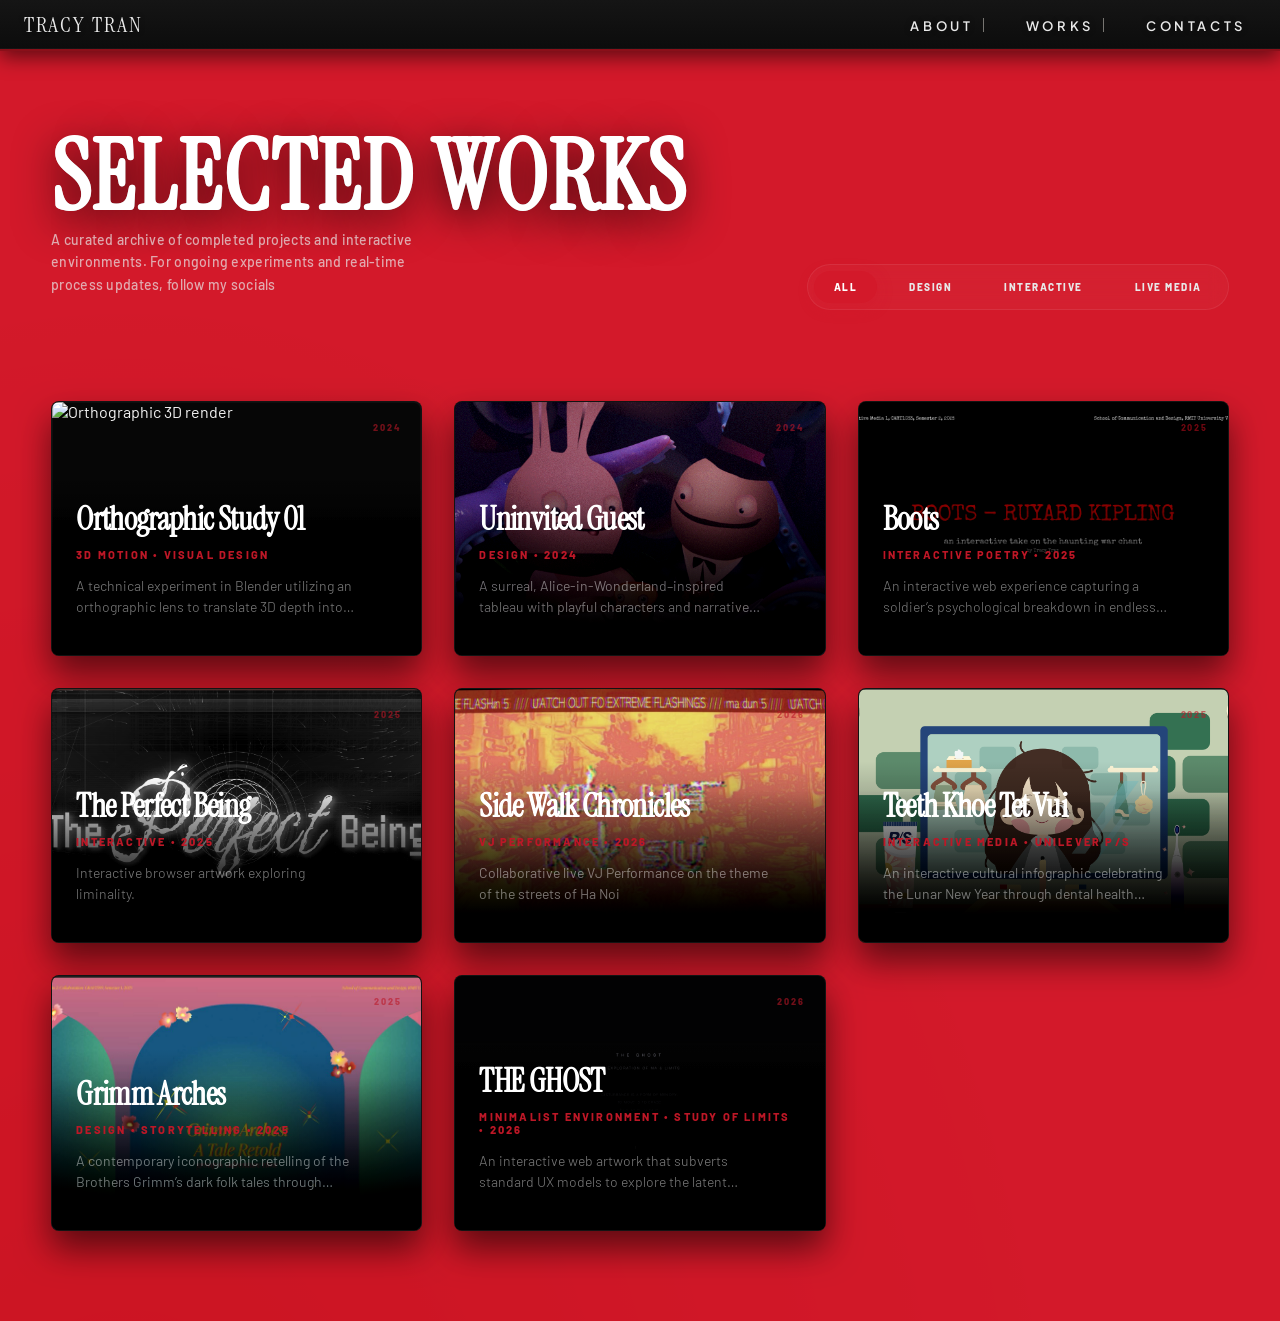
==== commit f4e36828: "Add 'Orthographic Study 01' article card Added a new article card for 'Orthographic Study 01' with d" ====
--- a/works.html
+++ b/works.html
@@ -61,6 +61,58 @@
 
       <section class="grid" id="grid" aria-live="polite">
         <article
+  class="card"
+  data-tags="design, motion"
+  data-title="Orthographic Study 01"
+  data-year="2024"
+  data-hero="asset/ortho_render_main.png"
+>
+  <img
+    class="card__img"
+    src="asset/ortho_render_main.png"
+    alt="Orthographic 3D render"
+    loading="lazy"
+  />
+  <div class="card__ink"></div>
+  <div class="card__scratches"></div>
+  <a href="projects/ortho-study.html" aria-label="Open Orthographic Study"></a>
+  <div class="label">
+    <h3 class="label__t">Orthographic Study 01</h3>
+    <div class="label__m">3D Motion • Visual Design</div>
+    <p class="label__desc">
+      A technical experiment in Blender utilizing an orthographic lens to translate 3D depth into flattened, geometric 2D visuals.
+    </p>
+  </div>
+
+  <template class="card__desc-template">
+    <p>
+      This project investigates the intersection of <strong>3D spatiality and 2D graphic design</strong>. By utilizing an orthographic camera within Blender, the standard perspective is removed, creating a purely geometric visual language.
+    </p>
+    <p>
+      The focus was on how lighting and material shaders behave when depth is flattened. It demonstrates a workflow where 3D physics and light are used as tools to generate sophisticated, non-perspectival motion graphics.
+    </p>
+
+    <div style="margin-top: 1rem;">
+      <video controls playsinline loop style="width: 100%; border-radius: 8px; background: #000;">
+        <source src="asset/motion_graphics.mov" type="video/mp4" />
+      </video>
+      
+      <p style="font: 500 11px 'Barlow'; margin-top: 8px; opacity: 0.6; text-align: right;">
+        Video not playing? 
+        <a href="https://drive.google.com/file/d/1qBDzK11uCV812t8APtM_Y6UCFKhqdQ1j/view?usp=sharing" target="_blank" style="color: var(--blood); text-decoration: underline;">
+          View on Drive
+        </a>
+      </p>
+    </div>
+
+    <div style="margin: 1.5rem 0; border-top: 1px dashed var(--blood-dark); padding-top: 1rem;">
+      <p style="font: 700 11px 'Barlow'; text-transform: uppercase; color: var(--blood); letter-spacing: 0.1em;">
+        Technical Specs: Cycles / Orthographic Camera
+      </p>
+    </div>
+  </template>
+</article>
+        <article
           class="card"
           data-tags="design"
           data-title="Uninvited Guest"
@@ -180,139 +232,113 @@
             </section>
           </template>
         </article>
+       <article
+  class="card"
+  data-tags="interactive"
+  data-title="Boots"
+  data-year="2025"
+  data-hero="asset/bootscover.png"
+>
+  <img
+    class="card__img"
+    src="asset/bootscover.png"
+    alt="Boots cover"
+    loading="lazy"
+  />
+  <div class="card__ink"></div>
+  <div class="card__scratches"></div>
+  <a href="projects/poster-microsite.html" aria-label="Open Boots"></a>
+  <div class="label">
+    <h3 class="label__t">Boots</h3>
+    <div class="label__m">Interactive Poetry • 2025</div>
+    <p class="label__desc">
+      An interactive web experience capturing a soldier’s psychological breakdown in endless marching.
+    </p>
+  </div>
+
+  <template class="card__desc-template">
+    <p>
+      “Boots” is an interactive web experience inspired by Rudyard Kipling’s relentless war chant. The narrative shifts from steady, regimented order to disjointed fragments, concluding in an uncertain, looping state.
+    </p>
+    <p>
+      Visual bootprints appear at timed intervals or fade subtly with each scroll “step,” mirroring the poem’s rhythm and the soldier’s mental spiral.
+    </p>
+
+    <div style="margin-top: 1rem;">
+      <video
+        controls
+        playsinline
+        style="width: 100%; border-radius: 12px; background: #000;"
+      >
+        <source src="asset/Demo-A1-s4112088-tran-khanh-chi.MOV" type="video/mp4" />
+        <source src="asset/Demo-A1-s4112088-tran-khanh-chi.MOV" type="video/quicktime" />
+      </video>
+      
+      <p style="font: 500 11px 'Barlow'; margin-top: 8px; opacity: 0.6; text-align: right;">
+        Video not playing? 
+        <a href="https://www.instagram.com/reel/DM9WvcOTYXy/?utm_source=ig_web_copy_link&igsh=MzRlODBiNWFlZA==" target="_blank" style="color: var(--blood); text-decoration: underline;">
+          View here
+        </a>
+      </p>
+    </div>
+
+    <section class="process flow" style="margin-top: 2rem; display: flex; flex-direction: column; gap: 1rem;">
+      <img src="asset/boots_03.jpg" alt="Interaction Prototyping" loading="lazy" style="width: 100%; border-radius: 8px" />
+      <p style="font-size: 13px; opacity: 0.8">
+        Scroll-based prototypes where bootprints emerge at timed intervals.
+      </p>
+    </section>
+
+    <div style="margin: 1.5rem 0; border-top: 1px dashed var(--blood-dark); padding-top: 1.5rem;">
+      <a
+        href="https://drive.google.com/file/d/1YW60FoYhQg6YppTGXJwrJIS-eORbr_43/view?usp=sharing"
+        target="_blank"
+        style="
+          display: inline-block;
+          padding: 10px 18px;
+          border: 1px solid var(--blood);
+          color: var(--ash);
+          text-decoration: none;
+          font: 800 11px 'Barlow';
+          text-transform: uppercase;
+          letter-spacing: 0.15em;
+          transition: 0.3s ease;
+        "
+        onmouseover="this.style.background='var(--blood)'; this.style.color='#fff';"
+        onmouseout="this.style.background='transparent'; this.style.color='var(--ash)';"
+      >
+        View Full Process Documentation →
+      </a>
+    </div>
+  </template>
+</article>
+
         <article
-          class="card"
-          data-tags="interactive"
-          data-title="Boots"
-          data-year="2025"
-          data-hero="asset/bootscover.png"
-        >
-          <img
-            class="card__img"
-            src="asset/bootscover.png"
-            alt="Boots cover"
-            loading="lazy"
-          />
-          <div class="card__ink"></div>
-          <div class="card__scratches"></div>
-          <a href="projects/poster-microsite.html" aria-label="Open Boots"></a>
-          <div class="label">
-            <h3 class="label__t">Boots</h3>
-            <div class="label__m">Interactive Poetry • 2025</div>
-            <p class="label__desc">
-              An interactive web experience capturing a soldier’s psychological
-              breakdown in endless marching.
-            </p>
-          </div>
-
-          <template class="card__desc-template">
-            <p>
-              “Boots” is an interactive web experience inspired by Rudyard
-              Kipling’s relentless war chant. The narrative shifts from steady,
-              regimented order to disjointed fragments, concluding in an
-              uncertain, looping state.
-            </p>
-            <p>
-              Visual bootprints appear at timed intervals or fade subtly with
-              each scroll “step,” mirroring the poem’s rhythm and the soldier’s
-              mental spiral.
-            </p>
-
-            <video
-              controls
-              playsinline
-              style="
-                width: 100%;
-                border-radius: 12px;
-                margin-top: 1rem;
-                background: #000;
-              "
-            >
-              <source
-                src="asset/Demo-A1-s4112088-tran-khanh-chi.MOV"
-                type="video/mp4"
-              />
-              <source
-                src="asset/Demo-A1-s4112088-tran-khanh-chi.MOV"
-                type="video/quicktime"
-              />
-            </video>
-
-            <section
-              class="process flow"
-              style="
-                margin-top: 2rem;
-                display: flex;
-                flex-direction: column;
-                gap: 1rem;
-              "
-            >
-              <img
-                src="asset/boots_03.jpg"
-                alt="Interaction Prototyping"
-                loading="lazy"
-                style="width: 100%; border-radius: 8px"
-              />
-              <p style="font-size: 13px; opacity: 0.8">
-                Scroll-based prototypes where bootprints emerge at timed
-                intervals.
-              </p>
-            </section>
-            <div
-              style="
-                margin: 1.5rem 0;
-                border-top: 1px dashed var(--blood-dark);
-                padding-top: 1rem;
-              "
-            >
-            <div
-              style="
-                display: inline-block;
-                padding: 10px 18px;
-                border: 1px solid var(--blood);
-                color: var(--ash);
-                text-decoration: none;
-                font: 800 11px &quot;Barlow&quot;;
-                text-transform: uppercase;
-                letter-spacing: 0.15em;
-              "
-            >
-              <a
-                href="https://drive.google.com/file/d/1YW60FoYhQg6YppTGXJwrJIS-eORbr_43/view?usp=sharing"
-                target="_blank"
-                class="doc-link"
-                >View Full Process Documentation →</a
-              >
-            </div>
-          </template>
-        </article>
-
-        <article
-          class="card"
-          data-tags="interactive"
-          data-title="The Perfect Being"
-          data-year="2025"
-          data-hero="asset/tpb_main.png"
-        >
-          <img
-            class="card__img"
-            src="asset/tpb_main.png"
-            alt="The Perfect Being"
-            loading="lazy"
-          />
-          <div class="card__ink"></div>
-          <div class="card__scratches"></div>
-          <a href="projects/tpb.html"></a>
-          <div class="label">
-            <h3 class="label__t">The Perfect Being</h3>
-            <div class="label__m">Interactive • 2025</div>
-            <p class="label__desc">
-              Interactive browser artwork exploring liminality.
-            </p>
-          </div>
-          <template class="card__desc-template">
-            <p>
-              The Perfect Being (TPB) is a browser-based interactive artwork
+  class="card"
+  data-tags="interactive"
+  data-title="The Perfect Being"
+  data-year="2025"
+  data-hero="asset/tpb_main.png"
+>
+  <img
+    class="card__img"
+    src="asset/tpb_main.png"
+    alt="The Perfect Being"
+    loading="lazy"
+  />
+  <div class="card__ink"></div>
+  <div class="card__scratches"></div>
+  <a href="projects/tpb.html"></a>
+  <div class="label">
+    <h3 class="label__t">The Perfect Being</h3>
+    <div class="label__m">Interactive • 2025</div>
+    <p class="label__desc">
+      Interactive browser artwork exploring liminality.
+    </p>
+  </div>
+  <template class="card__desc-template">
+    <p>
+      The Perfect Being (TPB) is a browser-based interactive artwork
               built with HTML, CSS, and JavaScript that unfolds in three acts,
               guided by a single idea: liminality. The piece lives in thresholds
               where things are not yet fixed. Visitors arrive on a faux desktop
@@ -327,11 +353,22 @@
               The interface, particles, and sound move together as a live
               research terminal, keeping the user inside that in-between space
               where meaning is still forming.
-            </p>
-            <video controls playsinline style="width: 100%; border-radius: 8px">
-              <source src="asset/demo_video.mp4" type="video/mp4" />
-            </video>
-           <div
+    </p>
+
+    <div style="margin-top: 1rem;">
+      <video controls playsinline style="width: 100%; border-radius: 8px; background: #000;">
+        <source src="asset/demo_video.mp4" type="video/mp4" />
+      </video>
+      
+      <p style="font: 500 11px 'Barlow'; margin-top: 8px; opacity: 0.6; text-align: right;">
+        Video not playing? 
+        <a href="https://www.instagram.com/reel/DPMKABeE4J0/?utm_source=ig_web_copy_link&igsh=MzRlODBiNWFlZA==" target="_blank" style="color: var(--blood); text-decoration: underline;">
+          View here
+        </a>
+      </p>
+    </div>
+
+    <div
       style="
         margin: 1.5rem 0;
         border-top: 1px dashed var(--blood-dark);
@@ -380,8 +417,8 @@
         Process Documentation
       </a>
     </div>
-          </template>
-        </article>
+  </template>
+</article>
         <article
           class="card"
           data-tags="live-media, interactive"
@@ -675,7 +712,7 @@
       loop
       style="width: 100%; border-radius: 8px; background: #000; filter: grayscale(1);"
     >
-      <source src="asset/THE GHOST_DEMO.mov" type="video/mp4" />
+      <source src="asset/THE GHOST_DEMO.mp4" type="video/mp4" />
       Your browser does not support the video tag.
     </video>
      <div
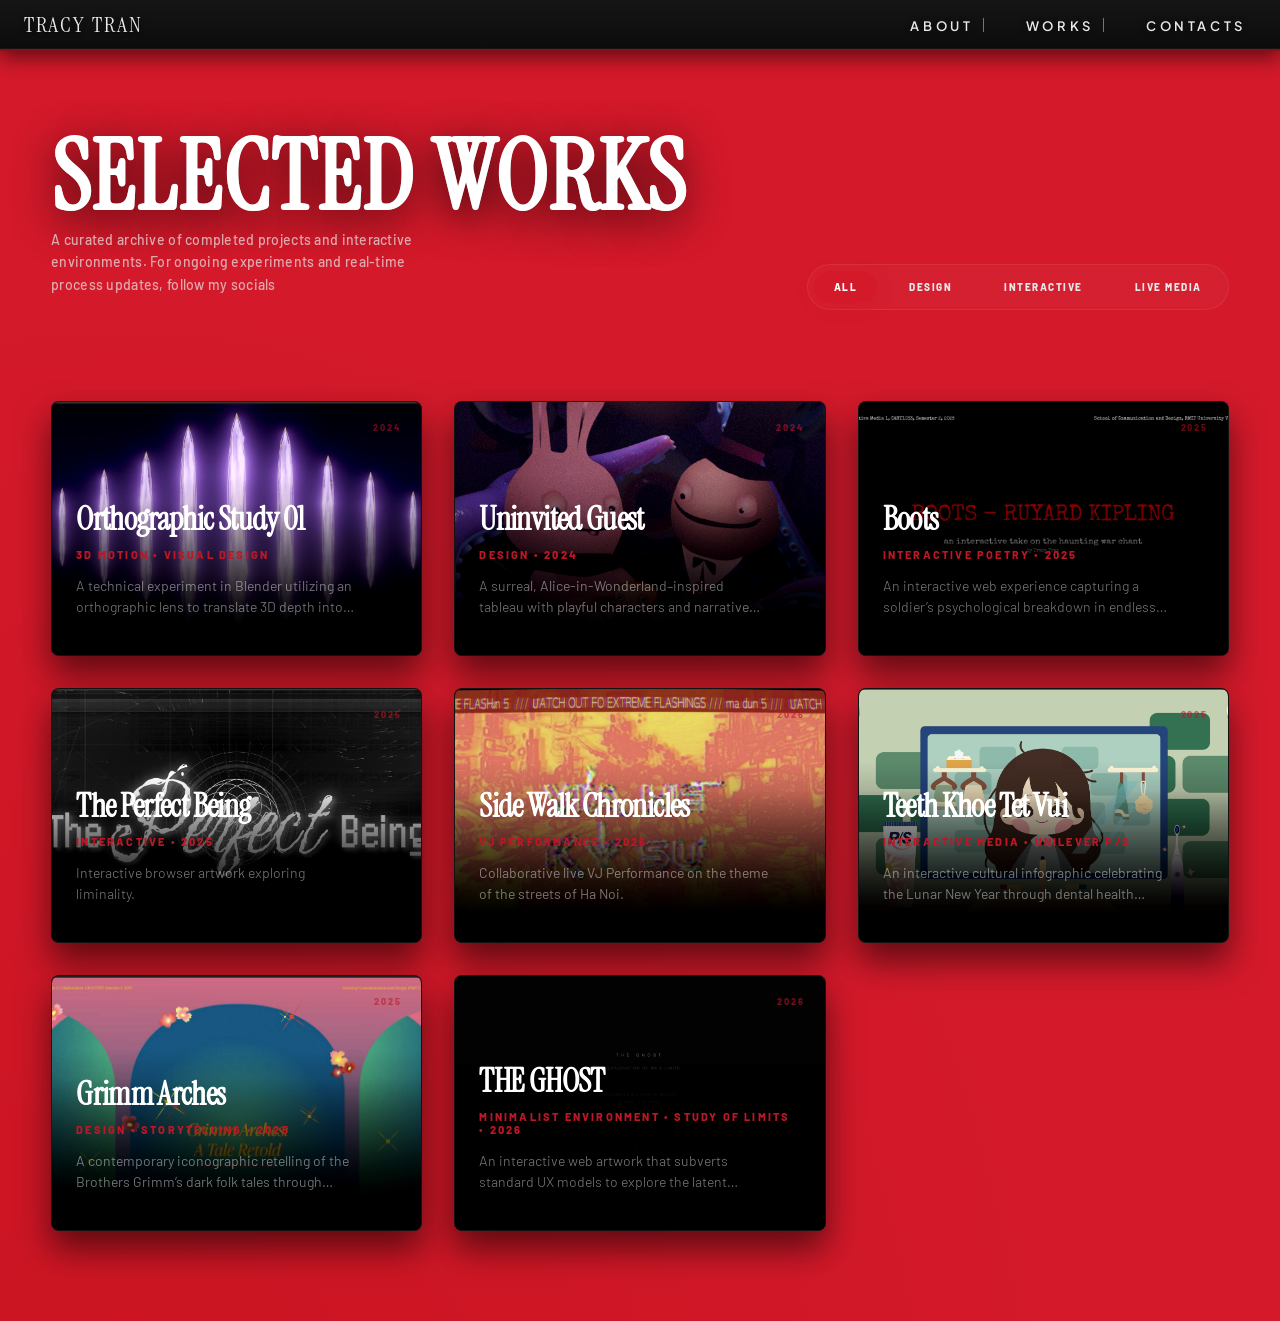
==== commit 267b4c71: "Update works.html" ====
--- a/works.html
+++ b/works.html
@@ -420,82 +420,75 @@
   </template>
 </article>
         <article
-          class="card"
-          data-tags="live-media, interactive"
-          data-title="Side Walk Chronicles"
-          data-year="2026"
-          data-hero="asset/vj.png"
-        >
-          <img
-            class="card__img"
-            src="asset/vj.png"
-            alt="Side Walk Chronicles"
-            loading="lazy"
-          />
-          <div class="card__ink"></div>
-          <div class="card__scratches"></div>
-          <a href="projects/sc.html"></a>
-          <div class="label">
-            <h3 class="label__t">Side Walk Chronicles</h3>
-            <div class="label__m">VJ Performance • 2026</div>
-            <p class="label__desc">
-              Collaborative live VJ Performance on the theme of the streets of
-              Ha Noi
-            </p>
-            <template class="card__desc-template">
-              <p>
-                "Side Walk Chronicles" (or in Vietnamese, "Vỉa Hè Ký Sự")
-                explores the messy and beautiful soul of Vietnamese street life
-                by taking it apart piece by piece. We are not simply trying to
-                recreate a 3D street scene. Instead, we are isolating the
-                everyday objects we usually ignore, like the humble red plastic
-                stool or the chaotic web of power lines, and turning them into
-                living digital art pieces. This philosophy drives the design to
-                prioritize raw feeling over digital perfection. The visuals use
-                the faded yellows, rusty oranges, and dirty concrete textures of
-                Hanoi to evoke a sense of history and familiarity. It also
-                dictates the physics of the experience. The heavy sag of the
-                wires and the chaotic scattering of the stools are programmed to
-                feel real and tactile. By stripping away the background context,
-                the design forces us to interact intimately with the organized
-                chaos that defines our daily lives.
-              </p>
-              <video
-                controls
-                playsinline
-                style="width: 100%; border-radius: 8px"
-              >
-                <source src="asset/vj_perf.mp4" type="video/mp4" />
-              </video>
-              <div
-              style="
-                margin: 1.5rem 0;
-                border-top: 1px dashed var(--blood-dark);
-                padding-top: 1rem;
-              "
-            >
-              <div
-                style="
-                  display: inline-block;
-                  padding: 10px 18px;
-                  border: 1px solid var(--blood);
-                  color: var(--ash);
-                  text-decoration: none;
-                  font: 800 11px &quot;Barlow&quot;;
-                  text-transform: uppercase;
-                  letter-spacing: 0.15em;
-                "
-              >
-                <a
-                  href="https://drive.google.com/file/d/1wpYgCfRQUx97etf3ta3wFkOxGmesTb0I/view?usp=sharing"
-                  target="_blank"
-                  class="doc-link"
-                  >View Full Process Documentation →</a
-                >
-              </div>
-            </template>
-          </div>
-        </article>
+  class="card"
+  data-tags="live-media, interactive"
+  data-title="Side Walk Chronicles"
+  data-year="2026"
+  data-hero="asset/vj.png"
+>
+  <img
+    class="card__img"
+    src="asset/vj.png"
+    alt="Side Walk Chronicles"
+    loading="lazy"
+  />
+  <div class="card__ink"></div>
+  <div class="card__scratches"></div>
+  <a href="projects/sc.html" aria-label="Open Side Walk Chronicles"></a>
+  <div class="label">
+    <h3 class="label__t">Side Walk Chronicles</h3>
+    <div class="label__m">VJ Performance • 2026</div>
+    <p class="label__desc">
+      Collaborative live VJ Performance on the theme of the streets of Ha Noi.
+    </p>
+  </div>
+
+  <template class="card__desc-template">
+    <p>
+      "Side Walk Chronicles" (Vỉa Hè Ký Sự) explores the messy soul of Vietnamese street life. We isolate everyday objects—the humble red plastic stool, the chaotic web of power lines—and turn them into living digital art pieces.
+    </p>
+    <p>
+      The design prioritizes raw feeling over digital perfection, using the faded yellows and dirty concrete textures of Hanoi to evoke history and familiarity.
+    </p>
+
+    <div style="margin-top: 1rem;">
+      <video
+        controls
+        playsinline
+        style="width: 100%; border-radius: 8px; background: #000;"
+      >
+        <source src="asset/vj_perf.mp4" type="video/mp4" />
+      </video>
+      
+      <p style="font: 500 11px 'Barlow'; margin-top: 8px; opacity: 0.6; text-align: right;">
+        Video not playing? 
+        <a href="https://drive.google.com/file/d/1wpYgCfRQUx97etf3ta3wFkOxGmesTb0I/view?usp=sharing" target="_blank" style="color: var(--blood); text-decoration: underline;">
+          View on Drive
+        </a>
+      </p>
+    </div>
+
+    <div style="margin: 1.5rem 0; border-top: 1px dashed var(--blood-dark); padding-top: 1.5rem;">
+      <a
+        href="https://drive.google.com/file/d/1wpYgCfRQUx97etf3ta3wFkOxGmesTb0I/view?usp=sharing"
+        target="_blank"
+        style="
+          display: inline-block;
+          padding: 10px 18px;
+          border: 1px solid var(--blood);
+          color: var(--ash);
+          text-decoration: none;
+          font: 800 11px 'Barlow';
+          text-transform: uppercase;
+          letter-spacing: 0.15em;
+          transition: 0.3s ease;
+        "
+      >
+        View Full Process Documentation →
+      </a>
+    </div>
+  </template>
+</article>
         <article
           class="card"
           data-tags="interactive, design"
